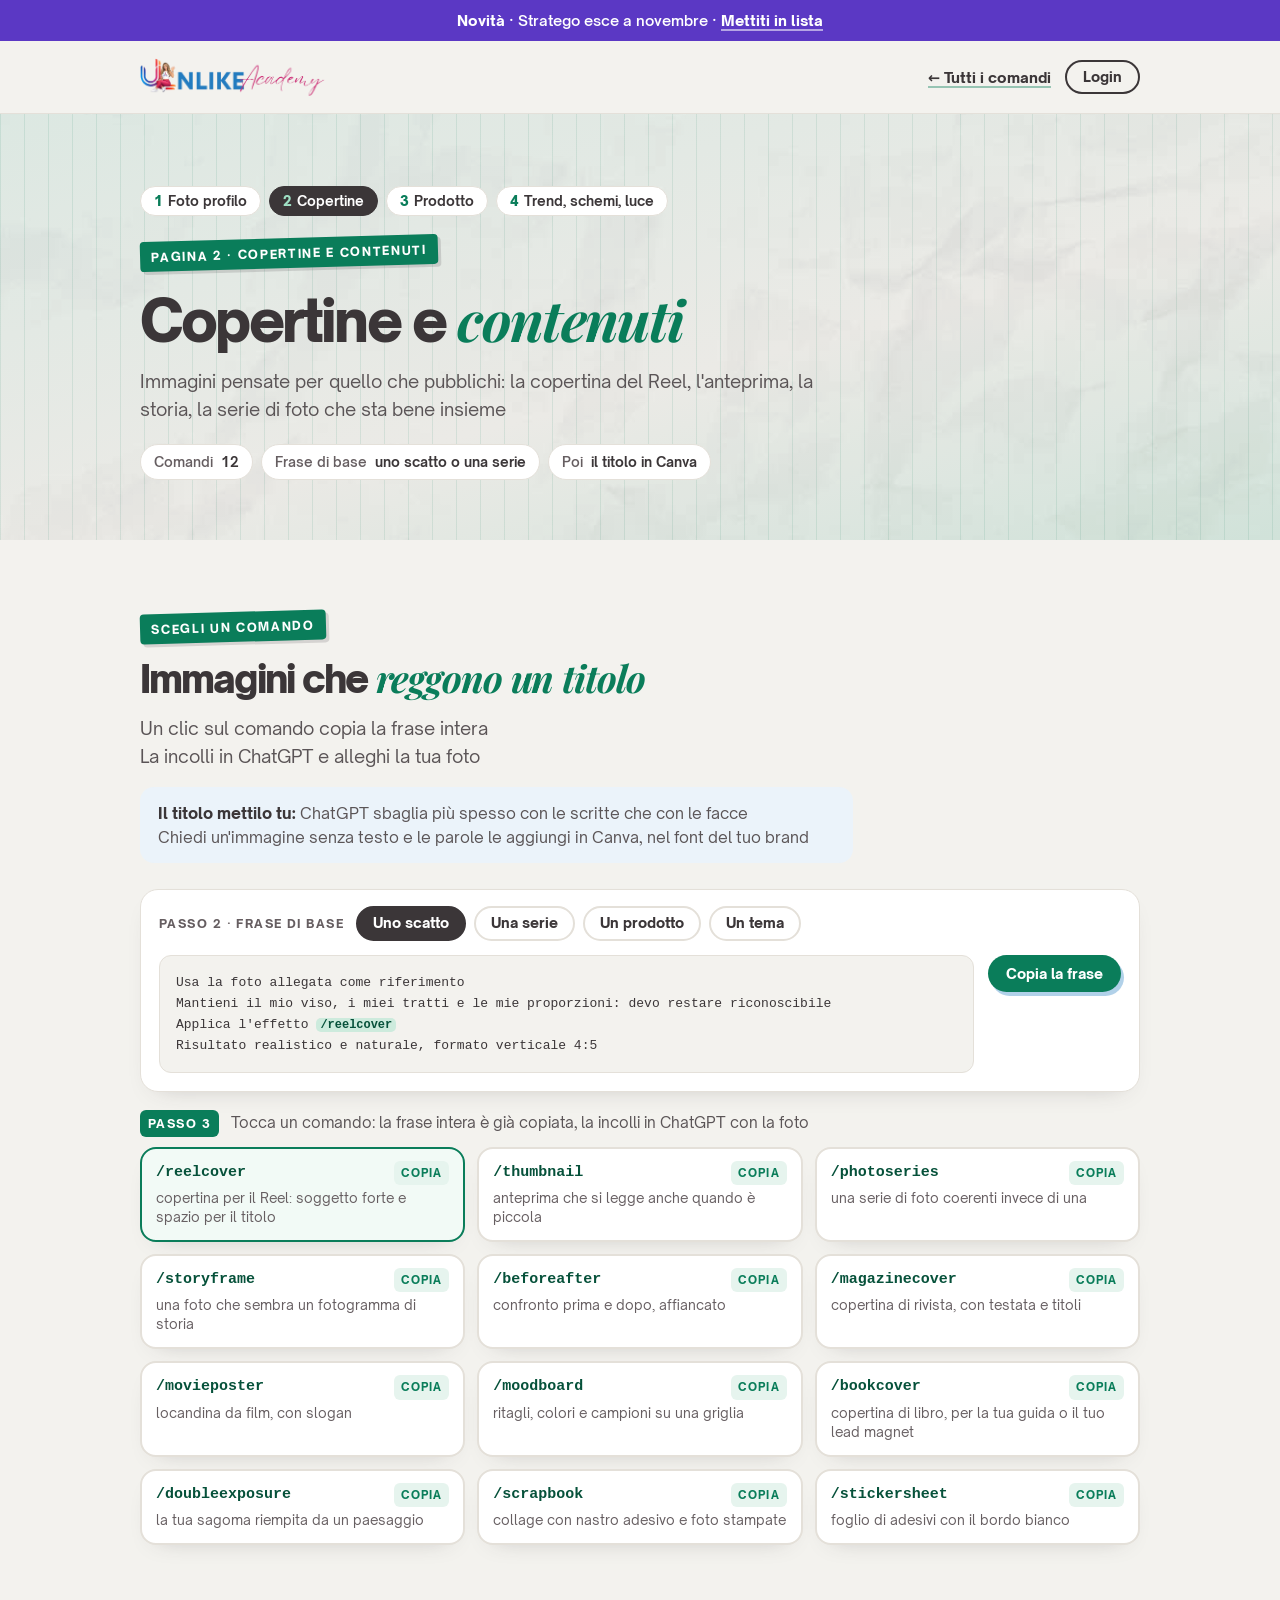
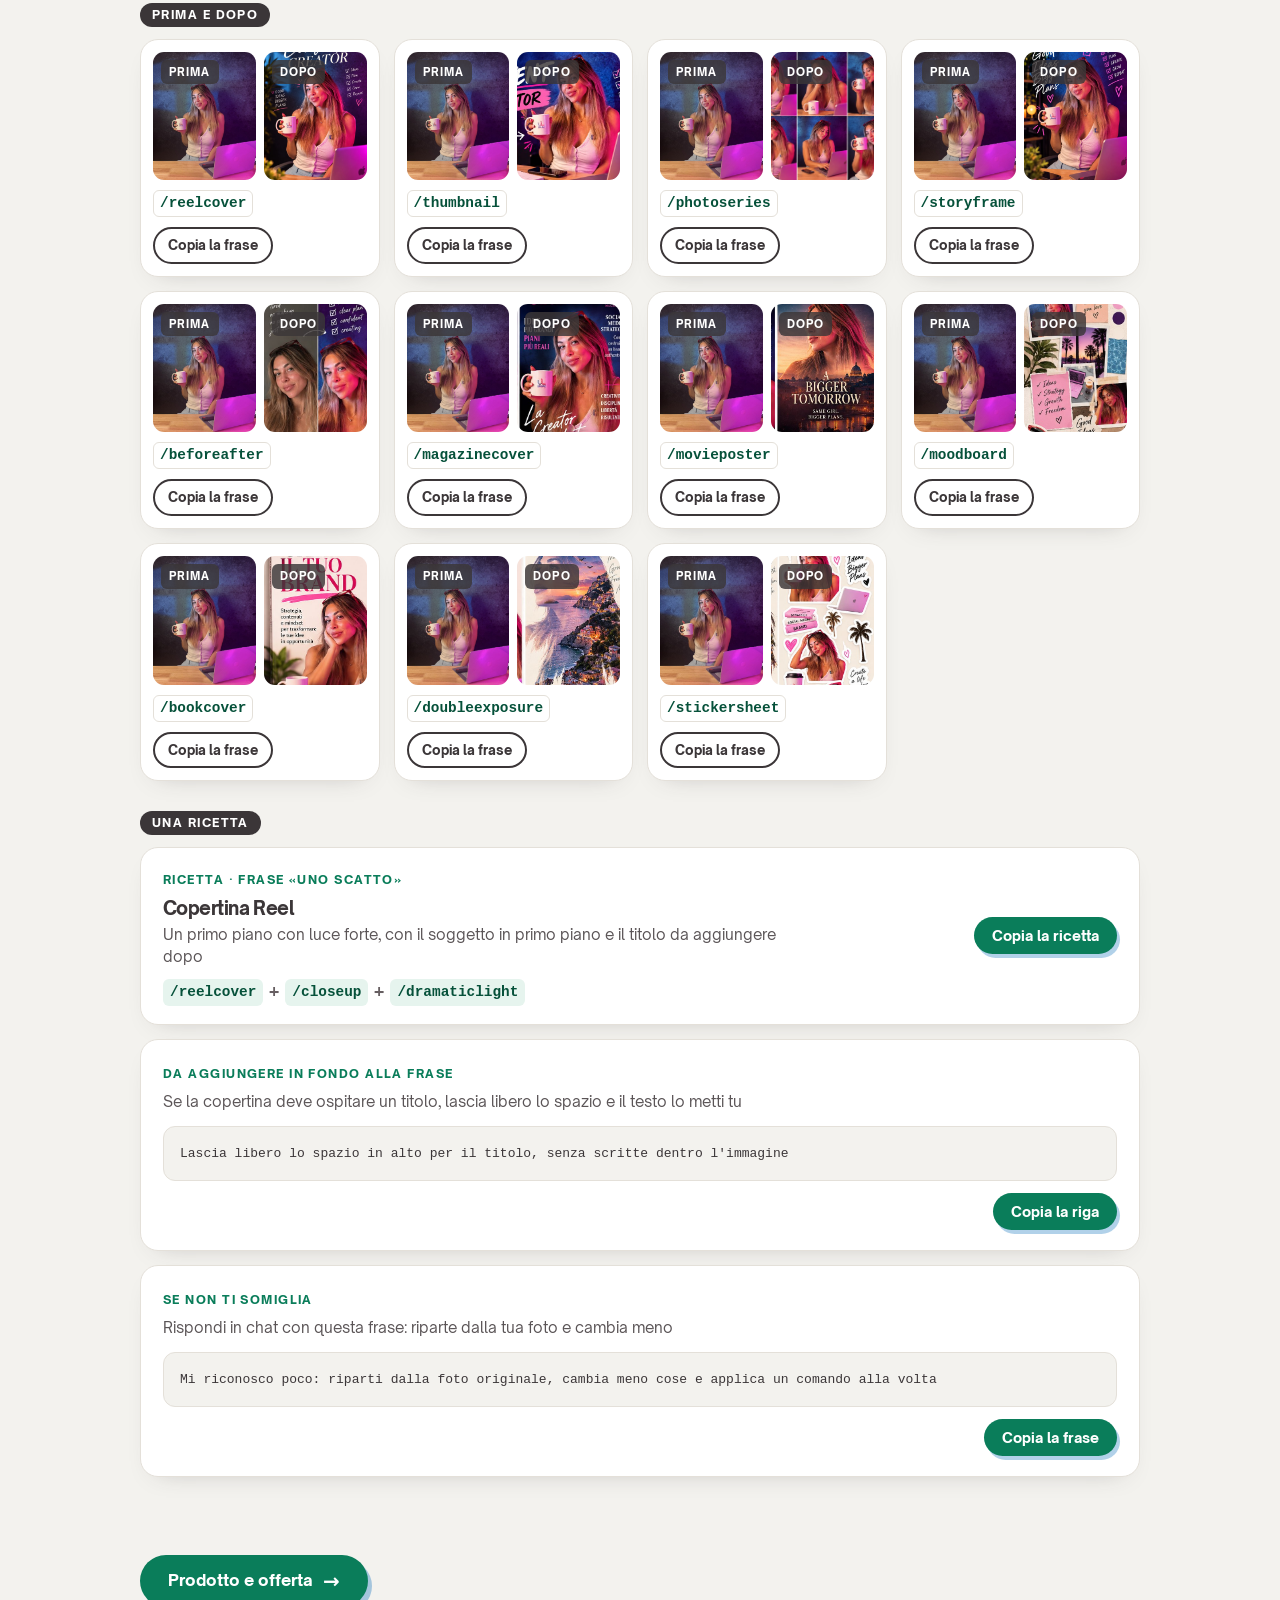
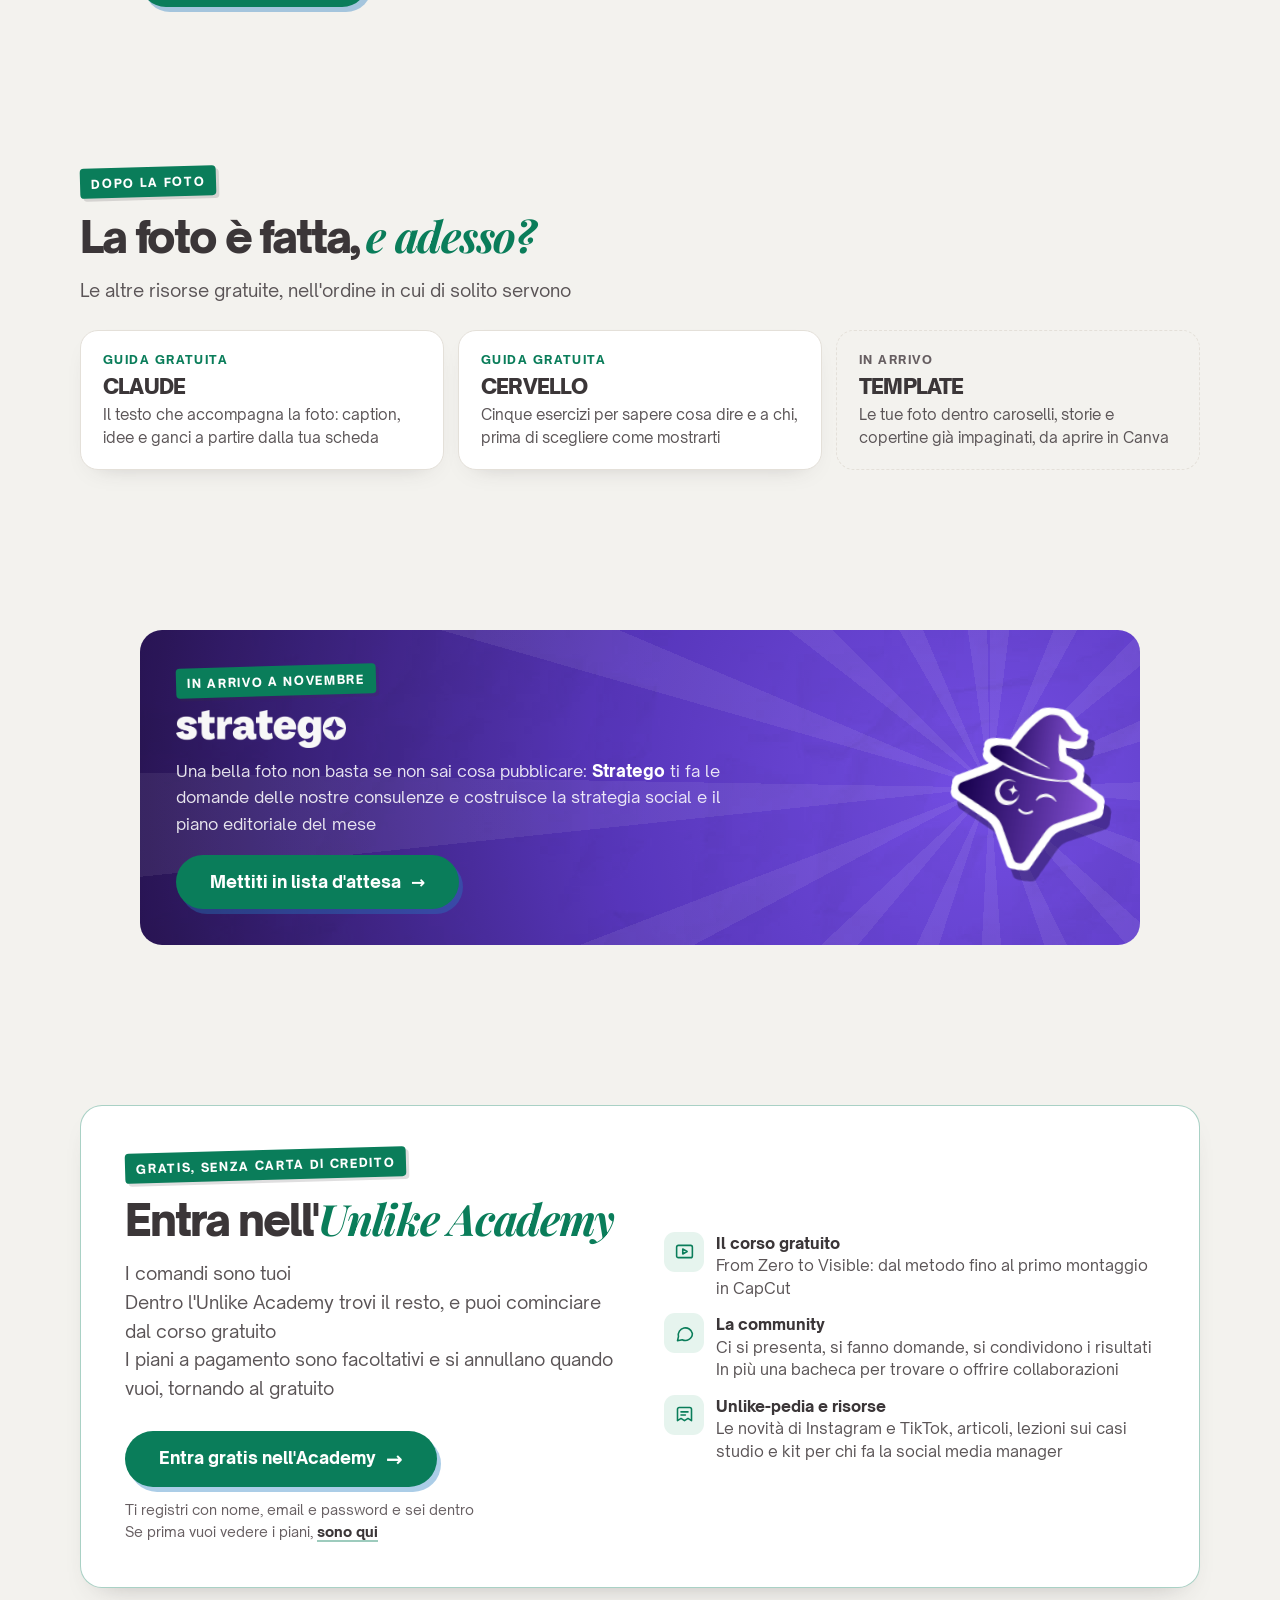
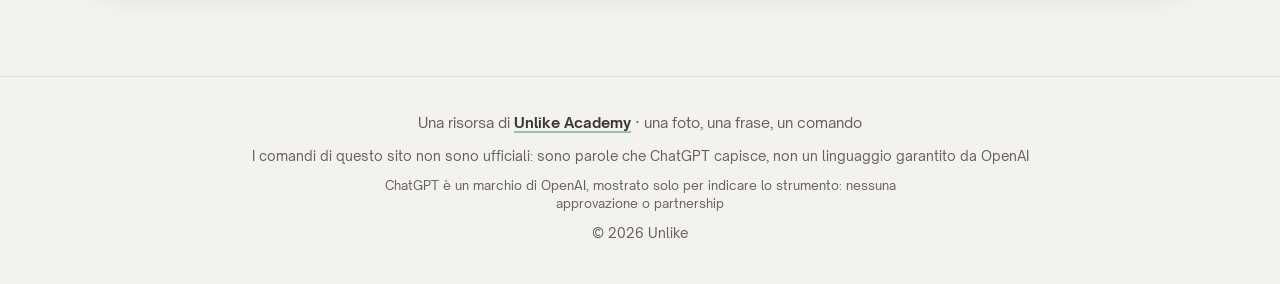
==== copertine.html @ c6634a8d "Sito GPT: una foto, una frase, un comando (72 comandi per ChatGPT, prove vere) Co-Authored-By: Claud" ====
<!doctype html>
<html lang="it">
<head>
<meta charset="utf-8">
<meta name="viewport" content="width=device-width, initial-scale=1">
<title>Copertine e contenuti · Unlike Academy</title>
<meta name="description" content="12 comandi per ChatGPT per copertine di Reel, anteprime, storie e serie di foto coerenti. Ogni clic copia la frase intera">
<link rel="canonical" href="https://gpt.unlikeacademy.it/copertine.html">
<meta property="og:title" content="Copertine e contenuti con ChatGPT">
<meta property="og:description" content="Comandi per ChatGPT: copertine, anteprime, storie e serie di foto">
<meta property="og:type" content="website">
<meta property="og:url" content="https://gpt.unlikeacademy.it/copertine.html">
<meta property="og:image" content="https://gpt.unlikeacademy.it/assets/img/og-gpt.jpg">
<meta property="og:locale" content="it_IT">
<meta name="twitter:card" content="summary_large_image">
<link rel="icon" href="assets/logo/favicon.png">
<link rel="apple-touch-icon" href="assets/logo/apple-touch-icon.png">
<link rel="preload" href="assets/fonts/open-sauce-sans-900.woff2" as="font" type="font/woff2" crossorigin>
<link rel="stylesheet" href="assets/stile.css?v=1">
<link rel="stylesheet" href="assets/gpt.css?v=1">
<script>window.BASI={"uno": "Usa la foto allegata come riferimento\nMantieni il mio viso, i miei tratti e le mie proporzioni: devo restare riconoscibile\nApplica l'effetto [COMANDO]\nRisultato realistico e naturale, formato verticale 4:5", "serie": "Usa la foto allegata come riferimento\nMantieni il mio aspetto e uno stile visivo coerente\n[COMANDO] Crea 5 immagini con la stessa persona, cambiando angolazione, posa e inquadratura", "prodotto": "Usa la foto allegata come riferimento del prodotto\nNon cambiare forma, colori, etichette né scritte\nApplica l'effetto [COMANDO]", "tema": "Crea un'immagine verticale 4:5 sul tema: [IL TUO TEMA]\nApplica l'effetto [COMANDO]\nTesti brevi, in italiano, ben leggibili"}</script>
</head>
<body>
<a class="strip" href="#stratego"><b>Novità</b> · Stratego esce a novembre · <u>Mettiti in lista</u></a>

<header class="wrap stretta hd">
  <a href="index.html"><img src="assets/logo/logo.webp" alt="Unlike Academy" width="768" height="158"></a>
  <div class="dx"><a class="acc" href="index.html"><b>&larr; Tutti i comandi</b></a><a class="login" href="https://club.unlikeacademy.it/sign_in" target="_blank" rel="noopener">Login</a></div>
</header>

<main>
<section class="hero int">
  <div class="wrap stretta">
    <nav class="nav5" aria-label="Le quattro pagine"><a href="foto-profilo.html"><b>1</b>Foto profilo</a><a href="copertine.html" class="on" aria-current="page"><b>2</b>Copertine</a><a href="prodotto.html"><b>3</b>Prodotto</a><a href="trend-schemi-luce.html"><b>4</b>Trend, schemi, luce</a></nav>
    <span class="kicker">Pagina 2 · copertine e contenuti</span>
    <h1>Copertine e <em>contenuti</em></h1>
    <p class="lead">Immagini pensate per quello che pubblichi: la copertina del Reel, l'anteprima, la storia, la serie di foto che sta bene insieme</p>
    <div class="meta"><span><i>Comandi</i> 12</span><span><i>Frase di base</i> uno scatto o una serie</span><span><i>Poi</i> il titolo in Canva</span></div>
    
  </div>
</section>
<section class="int-sec" id="copertine">
  <div class="wrap stretta">
    <span class="eyebrow rosa">Scegli un comando</span>
    <h2>Immagini che <em>reggono un titolo</em></h2>
    <p class="lead">Un clic sul comando copia la frase intera<br>La incolli in ChatGPT e alleghi la tua foto</p>
    <div class="note azz"><b>Il titolo mettilo tu:</b> ChatGPT sbaglia più spesso con le scritte che con le facce<br>Chiedi un'immagine senza testo e le parole le aggiungi in Canva, nel font del tuo brand</div>
    <div class="cmdbox" id="box-copertine" data-base="uno" data-partenza="tu">
  <div class="cmdbar">
    <div class="bases" role="group" aria-label="Frase di base"><span class="lbl">Passo 2 · frase di base</span><button type="button" data-base="uno" aria-pressed="true">Uno scatto</button><button type="button" data-base="serie" aria-pressed="false">Una serie</button><button type="button" data-base="prodotto" aria-pressed="false">Un prodotto</button><button type="button" data-base="tema" aria-pressed="false">Un tema</button></div>
    <div class="prev">
      <pre class="pv" tabindex="0" aria-label="Anteprima della frase che copi">Usa la foto allegata come riferimento
Mantieni il mio viso, i miei tratti e le mie proporzioni: devo restare riconoscibile
Applica l'effetto <span class="cm">/reelcover</span>
Risultato realistico e naturale, formato verticale 4:5</pre>
      <button type="button" class="copy cp-prev">Copia la frase</button>
    </div>
    <p class="agg" hidden></p>
  </div>
  <p class="stepl"><b>Passo 3</b> Tocca un comando: la frase intera è già copiata, la incolli in ChatGPT con la foto</p>
  <div class="cmds"><button type="button" class="chip on" data-c="/reelcover" data-id="reelcover" aria-label="Copia la frase con /reelcover"><span class="t"><code class="c">/reelcover</code><span class="cp">Copia</span></span><span class="d">copertina per il Reel: soggetto forte e spazio per il titolo</span></button><button type="button" class="chip" data-c="/thumbnail" data-id="thumbnail" aria-label="Copia la frase con /thumbnail"><span class="t"><code class="c">/thumbnail</code><span class="cp">Copia</span></span><span class="d">anteprima che si legge anche quando è piccola</span></button><button type="button" class="chip" data-c="/photoseries" data-id="photoseries" aria-label="Copia la frase con /photoseries"><span class="t"><code class="c">/photoseries</code><span class="cp">Copia</span></span><span class="d">una serie di foto coerenti invece di una</span></button><button type="button" class="chip" data-c="/storyframe" data-id="storyframe" aria-label="Copia la frase con /storyframe"><span class="t"><code class="c">/storyframe</code><span class="cp">Copia</span></span><span class="d">una foto che sembra un fotogramma di storia</span></button><button type="button" class="chip" data-c="/beforeafter" data-id="beforeafter" aria-label="Copia la frase con /beforeafter"><span class="t"><code class="c">/beforeafter</code><span class="cp">Copia</span></span><span class="d">confronto prima e dopo, affiancato</span></button><button type="button" class="chip" data-c="/magazinecover" data-id="magazinecover" aria-label="Copia la frase con /magazinecover"><span class="t"><code class="c">/magazinecover</code><span class="cp">Copia</span></span><span class="d">copertina di rivista, con testata e titoli</span></button><button type="button" class="chip" data-c="/movieposter" data-id="movieposter" aria-label="Copia la frase con /movieposter"><span class="t"><code class="c">/movieposter</code><span class="cp">Copia</span></span><span class="d">locandina da film, con slogan</span></button><button type="button" class="chip" data-c="/moodboard" data-id="moodboard" aria-label="Copia la frase con /moodboard"><span class="t"><code class="c">/moodboard</code><span class="cp">Copia</span></span><span class="d">ritagli, colori e campioni su una griglia</span></button><button type="button" class="chip" data-c="/bookcover" data-id="bookcover" aria-label="Copia la frase con /bookcover"><span class="t"><code class="c">/bookcover</code><span class="cp">Copia</span></span><span class="d">copertina di libro, per la tua guida o il tuo lead magnet</span></button><button type="button" class="chip" data-c="/doubleexposure" data-id="doubleexposure" aria-label="Copia la frase con /doubleexposure"><span class="t"><code class="c">/doubleexposure</code><span class="cp">Copia</span></span><span class="d">la tua sagoma riempita da un paesaggio</span></button><button type="button" class="chip" data-c="/scrapbook" data-id="scrapbook" aria-label="Copia la frase con /scrapbook"><span class="t"><code class="c">/scrapbook</code><span class="cp">Copia</span></span><span class="d">collage con nastro adesivo e foto stampate</span></button><button type="button" class="chip" data-c="/stickersheet" data-id="stickersheet" aria-label="Copia la frase con /stickersheet"><span class="t"><code class="c">/stickersheet</code><span class="cp">Copia</span></span><span class="d">foglio di adesivi con il bordo bianco</span></button></div>
  <div class="pdbox" hidden><h3 class="titoletto">Prima e dopo</h3><div class="pdg"></div></div>
</div>
    <h3 class="titoletto">Una ricetta</h3><div class="ricetta" data-id="ricettareel" data-partenza="tu" data-base="uno" data-c="/reelcover /closeup /dramaticlight">
  <div class="rt"><span class="no">Ricetta · frase «Uno scatto»</span><h3>Copertina Reel</h3><p>Un primo piano con luce forte, con il soggetto in primo piano e il titolo da aggiungere dopo</p><div class="cc"><code>/reelcover</code><span class="piu">+</span><code>/closeup</code><span class="piu">+</span><code>/dramaticlight</code></div></div>
  <button type="button" class="copy cp-ric">Copia la ricetta</button>
</div>
    <div class="base largo">
  <span class="no">Da aggiungere in fondo alla frase</span>
  <p class="q">Se la copertina deve ospitare un titolo, lascia libero lo spazio e il testo lo metti tu</p>
  <pre id="b-spazio">Lascia libero lo spazio in alto per il titolo, senza scritte dentro l'immagine</pre>
  <div class="pact"><button type="button" class="copy" data-target="b-spazio">Copia la riga</button></div>
</div>
<div class="base largo">
  <span class="no">Se non ti somiglia</span>
  <p class="q">Rispondi in chat con questa frase: riparte dalla tua foto e cambia meno</p>
  <pre id="b-nonsomiglia">Mi riconosco poco: riparti dalla foto originale, cambia meno cose e applica un comando alla volta</pre>
  <div class="pact"><button type="button" class="copy" data-target="b-nonsomiglia">Copia la frase</button></div>
</div>
  </div>
</section>
<section class="int-sec pros"><div class="wrap stretta"><div class="prossima"><a class="btn" href="prodotto.html">Prodotto e offerta <span class="ar">&rarr;</span></a></div></div></section>
<section class="sec dopo-sec" id="dopo">
  <div class="wrap">
    <span class="eyebrow rosa">Dopo la foto</span>
    <h2 class="sh">La foto è fatta, <em>e adesso?</em></h2>
    <p class="lead">Le altre risorse gratuite, nell'ordine in cui di solito servono</p>
    <ul class="dopo">
      <li><a href="https://aigratis.unlikeacademy.it/?utm_source=gpt&amp;utm_medium=copertine-claude&amp;utm_campaign=gpt" target="_blank" rel="noopener"><small>Guida gratuita</small><b>CLAUDE</b><span>Il testo che accompagna la foto: caption, idee e ganci a partire dalla tua scheda</span></a></li>
      <li><a href="https://cervello.unlikeacademy.it/?utm_source=gpt&amp;utm_medium=copertine-cervello&amp;utm_campaign=gpt" target="_blank" rel="noopener"><small>Guida gratuita</small><b>CERVELLO</b><span>Cinque esercizi per sapere cosa dire e a chi, prima di scegliere come mostrarti</span></a></li>
      <li class="off"><div><small>In arrivo</small><b>TEMPLATE</b><span>Le tue foto dentro caroselli, storie e copertine già impaginati, da aprire in Canva</span></div></li>
    </ul>
  </div>
</section>
<section id="stratego" class="int-sec"><div class="wrap stretta">
  <div class="stbanner">
    <div>
      <span class="eyebrow">In arrivo a novembre</span>
      <img class="wm" src="assets/stratego/stratego-wordmark-bianco.png" alt="Stratego" width="800" height="179">
      <p>Una bella foto non basta se non sai cosa pubblicare: <b>Stratego</b> ti fa le domande delle nostre consulenze e costruisce la strategia social e il piano editoriale del mese</p>
      <a class="btn" href="https://stratego.social/?utm_source=gpt&amp;utm_medium=copertine&amp;utm_campaign=gpt" target="_blank" rel="noopener">Mettiti in lista d'attesa <span>&rarr;</span></a>
    </div>
    <img class="mago" src="assets/stratego/mascotte.png" alt="" width="390" height="420" loading="lazy">
  </div>
</div></section>
<section class="sec team academy">
  <div class="wrap">
    <div class="box">
      <div>
        <span class="eyebrow rosa">Gratis, senza carta di credito</span>
        <h2 class="sh">Entra nell'<em>Unlike Academy</em></h2>
        <p class="lead">I comandi sono tuoi<br>Dentro l'Unlike Academy trovi il resto, e puoi cominciare dal corso gratuito<br>I piani a pagamento sono facoltativi e si annullano quando vuoi, tornando al gratuito</p>
        <div class="btns"><a class="btn" href="https://entra.unlikeacademy.it/?utm_source=gpt&amp;utm_medium=copertine-academy&amp;utm_campaign=gpt" target="_blank" rel="noopener">Entra gratis nell'Academy <span class="ar">&rarr;</span></a></div>
        <p class="micro">Ti registri con nome, email e password e sei dentro<br>Se prima vuoi vedere i piani, <a href="https://academy.unlikeacademy.it/?utm_source=gpt&amp;utm_medium=copertine-academy&amp;utm_campaign=gpt" target="_blank" rel="noopener">sono qui</a></p>
      </div>
      <ul>
        <li><span class="ic"><svg viewBox="0 0 24 24"><rect x="3" y="5" width="18" height="14" rx="2"/><path d="M10 9.2l5 2.8-5 2.8z"/></svg></span><span><b>Il corso gratuito</b>From Zero to Visible: dal metodo fino al primo montaggio in CapCut</span></li>
        <li><span class="ic"><svg viewBox="0 0 24 24"><path d="M21 12a8 8 0 0 1-11.6 7.1L4 20.2l1.1-4.7A8 8 0 1 1 21 12z"/></svg></span><span><b>La community</b>Ci si presenta, si fanno domande, si condividono i risultati<br>In più una bacheca per trovare o offrire collaborazioni</span></li>
        <li><span class="ic"><svg viewBox="0 0 24 24"><path d="M4 19V6a2 2 0 0 1 2-2h12a2 2 0 0 1 2 2v13l-4-2.5L12 19l-4-2.5z"/><path d="M8 9h8M8 12.5h5"/></svg></span><span><b>Unlike-pedia e risorse</b>Le novità di Instagram e TikTok, articoli, lezioni sui casi studio e kit per chi fa la social media manager</span></li>
      </ul>
    </div>
  </div>
</section>
</main>

<footer><div class="wrap">
  <p>Una risorsa di <a href="https://entra.unlikeacademy.it/?utm_source=gpt&amp;utm_medium=footer&amp;utm_campaign=gpt">Unlike Academy</a> · una foto, una frase, un comando</p>
  <p>I comandi di questo sito non sono ufficiali: sono parole che ChatGPT capisce, non un linguaggio garantito da OpenAI</p>
  <p class="marchi">ChatGPT è un marchio di OpenAI, mostrato solo per indicare lo strumento: nessuna approvazione o partnership</p><p>© 2026 Unlike</p>
</div></footer>

<script src="assets/pagina.js?v=1"></script>
</body>
</html>
---- assets/stile.css ----
/* gpt.unlikeacademy.it · sistema visivo Unlike (ottobre 2026), stessa base di cervello e montaggio */
@font-face{font-family:'Open Sauce Sans';src:url(fonts/open-sauce-sans-400.woff2) format('woff2');font-weight:400;font-display:swap}
@font-face{font-family:'Open Sauce Sans';src:url(fonts/open-sauce-sans-600.woff2) format('woff2');font-weight:600;font-display:swap}
@font-face{font-family:'Open Sauce Sans';src:url(fonts/open-sauce-sans-700.woff2) format('woff2');font-weight:700;font-display:swap}
@font-face{font-family:'Open Sauce Sans';src:url(fonts/open-sauce-sans-800.woff2) format('woff2');font-weight:800;font-display:swap}
@font-face{font-family:'Open Sauce Sans';src:url(fonts/open-sauce-sans-900.woff2) format('woff2');font-weight:900;font-display:swap}
@font-face{font-family:'Playfair Display';src:url(fonts/playfair-display-italic-base.woff2) format('woff2');font-weight:400 900;font-style:italic;font-display:swap}
@font-face{font-family:'Gochi Hand';src:url(fonts/gochi-hand-400.woff2) format('woff2');font-weight:400;font-display:swap}

:root{
  --fucsia:#CD2471;--blu:#227CC0;--viola:#5B38C4;--viola-scuro:#2A1557;
  --ink:#3B3638;--body:#5A5456;--gray:#665E61;--line:#E4E0D9;--carta:#F3F2EE;--rosa-bg:#FCEDF4;--azzurro:#EBF3FA;
  --serif:'Playfair Display',Georgia,serif;--mano:'Gochi Hand',cursive;
  --mono:ui-monospace,SFMono-Regular,Menlo,Consolas,monospace;
  --ombra:0 18px 38px -20px rgba(59,54,56,.42);
  --ombra-card:0 10px 24px -18px rgba(59,54,56,.35)
}
*{margin:0;padding:0;box-sizing:border-box}
html{-webkit-text-size-adjust:100%;scroll-behavior:smooth}
body{font-family:'Open Sauce Sans',system-ui,sans-serif;color:var(--body);background:var(--carta);line-height:1.6;-webkit-font-smoothing:antialiased;overflow-x:hidden}
img{max-width:100%;height:auto;display:block}
a{color:inherit}
b,strong{color:var(--ink);font-weight:800}
.wrap{width:min(1120px,92vw);margin-inline:auto}
.wrap.stretta{width:min(1000px,92vw)}
h1,h2,h3{color:var(--ink);letter-spacing:-.045em;line-height:1.04}
h1,h2{isolation:isolate}
h1 em,h2 em{font-family:var(--serif);font-style:italic;font-weight:700;letter-spacing:-.03em;color:var(--fucsia)}
mark{position:relative;background:none;color:#fff;padding:0 .1em;white-space:nowrap}
mark::before{content:'';position:absolute;inset:.06em 0 -.02em;background:var(--fucsia);border-radius:.05em;z-index:-1}
mark.blu::before{background:var(--blu)}
.k{color:var(--fucsia);font-weight:800}
.s{color:var(--ink);font-weight:800;background:linear-gradient(transparent 82%,rgba(34,124,192,.45) 82%,rgba(34,124,192,.45) 94%,transparent 94%)}
.nw{white-space:nowrap}
code{font-family:var(--mono);font-size:.9em;background:#fff;border:1.5px solid var(--line);border-radius:6px;padding:1px 6px;color:var(--ink);word-break:break-word}

/* etichette e bottoni */
.eyebrow,.kicker{display:inline-block;font-weight:800;font-size:12px;line-height:1.25;letter-spacing:.14em;text-transform:uppercase;color:#fff;background:var(--blu);padding:8px 11px 7px;border-radius:4px;rotate:-1.6deg;box-shadow:3px 3px 0 rgba(59,54,56,.16)}
.eyebrow.rosa,.kicker{background:var(--fucsia)}
.btn{display:inline-flex;align-items:center;justify-content:center;gap:10px;font-family:inherit;font-weight:800;font-size:17px;line-height:1.1;text-decoration:none;border:0;border-radius:100px;padding:18px 34px;cursor:pointer;transition:transform .2s,box-shadow .2s;text-align:center;background:var(--fucsia);color:#fff;box-shadow:4px 5px 0 rgba(34,124,192,.38)}
.btn:hover{transform:translate(-1px,-2px);box-shadow:5px 7px 0 rgba(34,124,192,.38)}
.btn:focus-visible,a:focus-visible,summary:focus-visible,button:focus-visible,input:focus-visible{outline:3px solid var(--blu);outline-offset:3px}
.btn-linea{background:transparent;color:var(--ink);box-shadow:inset 0 0 0 2px var(--ink)}
.btn-linea:hover{box-shadow:inset 0 0 0 2px var(--ink)}
.btn .ar{font-size:20px;line-height:1;transition:transform .2s}
.btn:hover .ar{transform:translateX(3px)}
.btns{display:flex;flex-wrap:wrap;gap:12px;margin-top:28px}

/* striscia Stratego e testata */
.strip{display:block;background:var(--viola);color:#fff;text-decoration:none;font-size:14.5px;font-weight:600;text-align:center;padding:9px 16px}
.strip b{color:#fff;font-weight:800}
.strip u{text-decoration:none;border-bottom:2px solid rgba(255,255,255,.55);font-weight:800;white-space:nowrap}
.strip:hover u{border-bottom-color:#fff}
.hd{display:flex;align-items:center;justify-content:space-between;gap:16px;height:72px}
.hd img{height:38px;width:auto}
.hd .acc{font-size:14.5px;color:var(--gray);text-decoration:none;white-space:nowrap}
.hd .acc b{color:var(--ink);font-weight:800;border-bottom:2px solid rgba(205,36,113,.4);margin-left:2px}
.hd .acc:hover b{border-bottom-color:var(--fucsia)}

/* apertura */
.hero{background:url(texture/grana-leggera.jpg) center/cover,linear-gradient(rgba(34,124,192,.11) 1px,transparent 1px) 0 0/44px 44px,linear-gradient(90deg,rgba(34,124,192,.11) 1px,transparent 1px) 0 0/44px 44px,linear-gradient(165deg,#EBF3FA 0%,#F4F8FC 55%,#FCEDF4 100%);background-blend-mode:multiply,normal,normal,normal;border-top:1px solid var(--line)}
.hero .wrap.due{display:grid;grid-template-columns:1.02fr .98fr;gap:clamp(32px,5vw,64px);align-items:center;padding-block:clamp(40px,6vw,76px)}
.hero h1{font-weight:900;font-size:clamp(2.2rem,5.1vw,3.8rem);line-height:1.04;letter-spacing:-.05em;margin-top:22px}
.hero .sub{font-size:clamp(1.02rem,1.5vw,1.14rem);margin-top:18px;max-width:31em}
.hero.int{padding:clamp(40px,6vw,72px) 0 clamp(40px,5vw,60px)}
.hero.int h1{font-size:clamp(2.1rem,5vw,3.5rem);max-width:16em}
.lead{font-size:clamp(1.02rem,1.5vw,1.12rem);margin-top:16px;max-width:40em}
.lead+.lead{margin-top:12px}
.meta{display:flex;flex-wrap:wrap;gap:8px;margin-top:20px}
.meta span{font-size:13.5px;font-weight:700;color:var(--ink);background:#fff;border:1.5px solid var(--line);border-radius:100px;padding:6px 13px}
.meta span i{font-style:normal;color:var(--gray);font-weight:600;margin-right:4px}

.visual{position:relative;padding:96px 16px 34px 0}
.frame{border-radius:14px;overflow:hidden;background:#fff;box-shadow:var(--ombra),0 0 0 1.5px rgba(59,54,56,.1);rotate:1.2deg}
.bar{display:flex;gap:6px;align-items:center;padding:10px 14px;background:#E9E7E1;border-bottom:1px solid rgba(59,54,56,.08)}
.bar i{width:9px;height:9px;border-radius:50%;background:rgba(59,54,56,.22);display:block}
.bar span{margin-left:8px;font-size:11.5px;font-weight:700;color:var(--gray);letter-spacing:.02em}
.chat{padding:18px 18px 56px;display:grid;gap:10px}
.chat .lbl{justify-self:start;font-size:11px;font-weight:800;letter-spacing:.12em;text-transform:uppercase;color:var(--gray)}
.chat .lbl.si{color:var(--blu);margin-top:6px}
.msg{max-width:88%;font-size:14.5px;line-height:1.45;padding:10px 14px;border-radius:14px}
.msg.tu{justify-self:end;background:#F0EEE9;color:var(--ink);border-bottom-right-radius:4px}
.msg.ai{justify-self:start;background:#fff;border:1.5px solid var(--line);color:var(--body);border-bottom-left-radius:4px}
.msg.no{color:#9A9395;text-decoration:line-through;text-decoration-color:var(--fucsia);text-decoration-thickness:2px}
.msg.ok{border-color:rgba(34,124,192,.35)}
.polaroid{position:absolute;right:-6px;top:-6px;width:112px;background:#fff;padding:7px 7px 28px;border-radius:5px;rotate:6deg;box-shadow:var(--ombra);z-index:2}
.polaroid img{aspect-ratio:1/1;object-fit:cover;object-position:50% 12%;border-radius:3px}
.polaroid span{position:absolute;left:0;right:0;bottom:4px;text-align:center;font-family:var(--mano);font-size:1.1rem;color:var(--ink);line-height:1}
.polaroid::before{content:'';position:absolute;top:-17px;left:50%;width:34px;height:34px;margin-left:-17px;background:url(deco/puntina.png) center/contain no-repeat}
.sticker{position:absolute;left:-12px;bottom:0;z-index:2;background:var(--fucsia);color:#fff;border-radius:12px;padding:12px 18px 11px;rotate:-4deg;box-shadow:4px 5px 0 rgba(34,124,192,.38);line-height:1.15}
.sticker b{display:block;color:#fff;font-weight:900;font-size:1.4rem;letter-spacing:-.04em}
.sticker small{display:block;font-weight:600;font-size:.8rem;opacity:.95;margin-top:2px}

/* sezioni */
.sec{padding:clamp(52px,7vw,88px) 0}
.sec.zero-top{padding-top:0}
.sh{font-weight:900;font-size:clamp(1.75rem,3.8vw,2.7rem);letter-spacing:-.05em;line-height:1.04;margin-top:16px}
.sh:first-child{margin-top:0}
.sec h2.sm{font-size:clamp(1.55rem,3.2vw,2.2rem)}
.split{display:grid;grid-template-columns:.85fr 1.15fr;gap:clamp(28px,5vw,64px);align-items:start}
.split .sticky{position:sticky;top:24px}
.mano{font-family:var(--mano);font-weight:400;color:var(--fucsia);font-size:clamp(1.35rem,2.6vw,1.75rem);line-height:1.15;letter-spacing:0;rotate:-2deg;display:inline-block}
.mano.blu{color:var(--blu)}

/* la cosa scomoda */
.punto{background:#fff;border:1.5px solid var(--line);border-radius:18px;padding:clamp(22px,3vw,30px);box-shadow:var(--ombra-card)}
.punto p{font-size:1.05rem}
.punto p+p{margin-top:12px}
.punto .firma{display:flex;gap:14px;align-items:center;margin-top:20px;padding-top:18px;border-top:1.5px dashed var(--line)}
.punto .firma img{width:54px;height:54px;border-radius:50%;object-fit:cover;object-position:50% 12%;flex:none}
.punto .firma span{font-size:14.5px;line-height:1.4}
.punto .firma span b{display:block}
.sotto{margin-top:22px;text-align:center}

/* le tre strade */
.fascia{background:url(texture/grana-leggera.jpg) center/cover,linear-gradient(172deg,#FCEDF4 0%,#F5EEF6 50%,#EBF3FA 100%);background-blend-mode:multiply,normal;border-block:1px solid var(--line)}
.strade{list-style:none;display:grid;grid-template-columns:repeat(3,1fr);gap:16px;margin-top:32px}
.strada{background:#fff;border:1.5px solid var(--line);border-radius:18px;padding:22px 22px 20px;box-shadow:var(--ombra-card);display:flex;flex-direction:column}
.strada .top{display:flex;align-items:center;gap:12px}
.strada .n{flex:none;width:42px;height:42px;border-radius:50%;background:var(--blu);color:#fff;font-weight:900;font-size:1.2rem;display:flex;align-items:center;justify-content:center;box-shadow:3px 4px 0 rgba(205,36,113,.28)}
.strada:nth-child(2) .n{background:var(--fucsia);box-shadow:3px 4px 0 rgba(34,124,192,.3)}
.strada:nth-child(3) .n{background:var(--ink)}
.strada .chi{font-size:12px;font-weight:800;letter-spacing:.12em;text-transform:uppercase;color:var(--gray);line-height:1.3}
.strada .tag{align-self:flex-start;margin-top:14px;font-size:12px;font-weight:800;letter-spacing:.06em;color:#fff;background:var(--fucsia);border-radius:100px;padding:5px 11px 4px;line-height:1.3}
.strada .tag.blu{background:var(--blu)}
.strada .tag.scuro{background:var(--ink)}
.strada h3{font-weight:900;font-size:1.32rem;letter-spacing:-.04em;margin-top:12px;line-height:1.12}
.strada>p{font-size:15.5px;margin-top:8px;line-height:1.5}
.strada dl{margin-top:14px;padding-top:12px;border-top:1.5px dashed var(--line);display:grid;gap:8px}
.strada dt{font-size:11.5px;font-weight:800;letter-spacing:.12em;text-transform:uppercase;color:var(--blu)}
.strada dt.no{color:var(--fucsia)}
.strada dd{font-size:14.5px;line-height:1.45;margin-top:-4px}
.strada a.go{margin-top:auto;padding-top:16px;font-size:15px;font-weight:800;color:var(--fucsia);text-decoration:none}
.strada a.go:hover{text-decoration:underline;text-underline-offset:3px}
.regola{margin-top:22px;background:#fff;border:2px dashed rgba(59,54,56,.22);border-radius:18px;padding:clamp(20px,3vw,28px);display:grid;grid-template-columns:auto 1fr;gap:clamp(18px,3vw,36px);align-items:start}
.regola h3{font-weight:900;font-size:1.25rem;letter-spacing:-.04em;max-width:9em}
.regola ul{list-style:none;display:grid;gap:10px}
.regola li{font-size:15.5px;line-height:1.45;padding-left:22px;position:relative}
.regola li::before{content:'';position:absolute;left:0;top:7px;width:10px;height:10px;border-radius:3px;background:var(--fucsia);rotate:45deg}
.regola li b{color:var(--ink)}
.regola .piede{grid-column:1/-1;font-size:15px;padding-top:12px;border-top:1.5px dashed var(--line)}
.regola .piede a{color:var(--ink);font-weight:800;text-decoration:none;border-bottom:2px solid rgba(205,36,113,.4)}

/* la scheda del video */
.scheda{display:grid;grid-template-columns:1fr 1fr;gap:clamp(24px,4vw,48px);align-items:start;margin-top:32px}
.righe{list-style:none;display:grid;gap:12px}
.righe li{background:#fff;border:1.5px solid var(--line);border-radius:16px;padding:16px 18px;box-shadow:var(--ombra-card);display:grid;grid-template-columns:40px 1fr;gap:14px;align-items:start}
.righe .n{width:40px;height:40px;border-radius:12px;background:var(--azzurro);color:var(--blu);font-weight:900;font-size:1.1rem;display:flex;align-items:center;justify-content:center}
.righe h3{font-weight:800;font-size:1.08rem;letter-spacing:-.03em;line-height:1.2}
.righe p{font-size:14.5px;line-height:1.45;margin-top:4px}
.prima-dopo{background:#fff;border:1.5px solid var(--line);border-radius:18px;padding:20px 22px;box-shadow:var(--ombra-card)}
.prima-dopo .lbl{font-size:11px;font-weight:800;letter-spacing:.12em;text-transform:uppercase;color:var(--gray)}
.prima-dopo .lbl.si{color:var(--blu);display:block;margin-top:16px}
.prima-dopo .bad{color:#9A9395;text-decoration:line-through;text-decoration-color:var(--fucsia);text-decoration-thickness:2px;margin-top:6px;font-size:16.5px}
.prima-dopo .good{font-weight:600;font-size:16px;color:var(--ink);margin-top:6px;line-height:1.5}
.prima-dopo .good u{text-decoration:none;background:var(--azzurro);border-radius:4px;padding:0 1px}

/* prompt da copiare */
details.prompt{background:#fff;border:1.5px solid var(--line);border-radius:18px;margin-top:16px;overflow:hidden;box-shadow:var(--ombra-card)}
details.prompt>summary{list-style:none;cursor:pointer;display:flex;align-items:center;gap:12px;padding:17px 20px;font-weight:800;font-size:1.04rem;letter-spacing:-.02em;color:var(--ink);line-height:1.3}
details.prompt>summary::before{content:'Prompt';flex:none;font-size:11px;font-weight:800;letter-spacing:.12em;text-transform:uppercase;color:var(--blu);background:var(--azzurro);border-radius:6px;padding:5px 8px 4px}
details.prompt.schema>summary::before{content:'Scheda';color:var(--fucsia);background:var(--rosa-bg)}
details.prompt>summary::-webkit-details-marker{display:none}
details.prompt .chev{margin-left:auto;flex:none;width:10px;height:10px;border-right:2px solid var(--fucsia);border-bottom:2px solid var(--fucsia);transform:rotate(45deg);transition:transform .2s}
details.prompt[open] .chev{transform:rotate(225deg)}
details.prompt .uso{margin:0 18px;font-size:15px;background:var(--rosa-bg);border-radius:12px;padding:12px 14px;line-height:1.5}
.pact{display:flex;justify-content:flex-end;padding:12px 18px 0}
.copy{font-family:inherit;font-weight:800;font-size:14px;color:#fff;background:var(--fucsia);border:0;border-radius:100px;padding:10px 18px;cursor:pointer;box-shadow:3px 4px 0 rgba(34,124,192,.35)}
.copy.done{background:var(--blu);box-shadow:none}
pre{margin:12px 18px 18px;padding:16px;background:var(--carta);border:1.5px solid var(--line);border-radius:12px;font-family:var(--mono);font-size:13px;line-height:1.62;white-space:pre-wrap;word-break:break-word;color:var(--ink);max-height:440px;overflow-y:auto}

/* trappole (sezione scura) */
.scura{background:url(texture/grana-leggera.jpg) center/cover,#544B4D;background-blend-mode:multiply,normal;color:rgba(255,255,255,.82)}
.scura .sh{color:#fff}
.scura .sh em{color:#F7A8CB}
.scura .lead{color:rgba(255,255,255,.78)}
.trappole{list-style:none;display:grid;grid-template-columns:repeat(2,1fr);gap:16px;margin-top:32px}
.trappole li{background:rgba(255,255,255,.07);border:1.5px solid rgba(255,255,255,.16);border-radius:18px;padding:22px}
.trappole li b{display:block;font-family:var(--serif);font-style:italic;font-weight:700;font-size:2.2rem;line-height:1;color:#F7A8CB}
.trappole li h3{color:#fff;font-weight:800;font-size:1.18rem;margin-top:12px;letter-spacing:-.03em}
.trappole li p{font-size:15px;margin-top:6px;line-height:1.5}
.radice{margin-top:30px;background:var(--fucsia);color:#fff;border-radius:18px;padding:clamp(20px,3vw,28px);box-shadow:5px 6px 0 rgba(34,124,192,.45)}
.radice h3{color:#fff;font-weight:900;font-size:1.3rem;letter-spacing:-.04em}
.radice p{margin-top:8px;font-size:1.02rem;color:#fff;max-width:46em}
.radice p b{color:#fff}

/* fiducia (sezione blu) */
.blu-sec{background:url(texture/grana-leggera.jpg) center/cover,#227CC0;background-blend-mode:multiply,normal;color:rgba(255,255,255,.9)}
.blu-sec .sh,.blu-sec h3{color:#fff}
.blu-sec .sh em{color:#fff}
.blu-sec .lead{color:rgba(255,255,255,.9);max-width:44em}
.blu-sec .lead b{color:#fff}
.eyebrow.chiaro{background:#fff;color:var(--blu)}
.fiducia{display:grid;grid-template-columns:1.1fr .9fr;gap:clamp(24px,4vw,48px);margin-top:32px;align-items:start}
.fiducia>*{min-width:0}
.fiducia h3{font-weight:900;font-size:1.25rem;letter-spacing:-.04em}
.segnali{list-style:none;display:grid;gap:10px;margin-top:14px}
.segnali li{background:#fff;border-radius:14px;padding:14px 16px;display:grid;grid-template-columns:118px 1fr;gap:12px;align-items:start;font-size:15px;line-height:1.45;box-shadow:4px 5px 0 rgba(20,40,80,.25)}
.segnali li b{color:var(--fucsia);font-weight:900;letter-spacing:-.02em}
.segnali li span{color:var(--ink)}
.blu-sec .dati{margin-top:14px}
.blu-sec .dato{border:0;box-shadow:4px 5px 0 rgba(20,40,80,.25)}
.blu-sec .dato p{color:var(--ink)}
.blu-sec .dato small{color:var(--gray)}
.blu-sec .dato:nth-child(2) b{color:var(--fucsia)}
.radice.chiara{background:#fff;color:var(--ink);box-shadow:5px 6px 0 rgba(205,36,113,.55)}
.radice.chiara h3{color:var(--ink)}
.radice.chiara p{color:var(--body)}
.radice.chiara p b{color:var(--ink)}
.radice.chiara a{color:var(--fucsia);font-weight:800;text-decoration:none;border-bottom:2px solid rgba(205,36,113,.4)}

/* iceberg e dati */
.iceberg{list-style:none;display:grid;gap:8px;justify-items:center;margin-top:28px}
.iceberg li{width:100%;border-radius:14px;padding:14px 18px;display:grid;grid-template-columns:110px 1fr;gap:12px;align-items:center;box-shadow:var(--ombra-card)}
.iceberg li b{font-size:12px;font-weight:800;letter-spacing:.12em;text-transform:uppercase}
.iceberg li span{font-size:15px;line-height:1.45}
.iceberg .punta{width:70%;background:#fff;border:1.5px solid var(--line)}
.iceberg .punta b{color:var(--ink)}
.iceberg .acqua{width:100%;box-shadow:none;padding:4px 0;display:flex;align-items:center;gap:12px;border-radius:0}
.iceberg .acqua::before,.iceberg .acqua::after{content:'';flex:1;border-top:2px dashed rgba(34,124,192,.55)}
.iceberg .acqua span{font-family:var(--mano);font-size:1.15rem;color:var(--blu);white-space:nowrap}
.iceberg .sotto1{width:78%;background:#DCEBF7}
.iceberg .sotto2{width:89%;background:#C6DEF2}
.iceberg .sotto3{width:100%;background:var(--blu);color:#fff}
.iceberg .sotto1 b,.iceberg .sotto2 b{color:var(--blu)}
.iceberg .sotto1 span,.iceberg .sotto2 span{color:var(--ink)}
.iceberg .sotto3 b,.iceberg .sotto3 span{color:#fff}
.dati{display:grid;gap:12px;margin-top:28px}
.dato{background:#fff;border:1.5px solid var(--line);border-radius:16px;padding:16px 18px;box-shadow:var(--ombra-card);display:grid;grid-template-columns:auto 1fr;gap:16px;align-items:center}
.dato b{font-weight:900;font-size:clamp(1.9rem,3.6vw,2.5rem);letter-spacing:-.05em;color:var(--fucsia);line-height:1;white-space:nowrap}
.dato:nth-child(2) b{color:var(--blu)}
.dato p{font-size:15px;line-height:1.45}
.dato small{display:block;font-size:12.5px;color:var(--gray);margin-top:4px;line-height:1.4}
.messaggio{margin-top:16px;font-size:1.05rem;color:var(--ink);font-weight:700;line-height:1.45}
.prove{display:grid;grid-template-columns:repeat(3,1fr);gap:18px;margin-top:30px;align-items:start}
.prove figure{background:#fff;padding:8px 8px 10px;border-radius:6px;box-shadow:var(--ombra)}
.prove figure:nth-child(1){rotate:-2deg}
.prove figure:nth-child(2){rotate:1.5deg;margin-top:12px}
.prove figure:nth-child(3){rotate:-1deg}
.prove img{border-radius:3px;aspect-ratio:4/5;object-fit:cover}
.prove figcaption{font-size:13px;color:var(--gray);text-align:center;margin-top:8px;line-height:1.35}

/* Stratego */
.stratego{position:relative;overflow:hidden;color:rgba(255,255,255,.88);background:url(texture/grana-leggera.jpg) center/cover,radial-gradient(circle at 72% 46%,#7A52F0 0%,#5B38C4 42%,#2A1557 100%);background-blend-mode:multiply,normal}
.stratego::before{content:'';position:absolute;inset:0;background:repeating-conic-gradient(from 0deg at 72% 46%,rgba(255,255,255,.07) 0 7deg,transparent 7deg 22deg);pointer-events:none}
.stratego .wrap{position:relative;display:grid;grid-template-columns:1fr 1fr;gap:clamp(28px,5vw,64px);align-items:center}
.stratego .wm{width:220px;margin-top:18px}
.stratego .sh{color:#fff}
.stratego .sh em{color:#fff}
.stratego .lead{color:rgba(255,255,255,.86)}
.stratego .lead b{color:#fff}
.stratego ul{list-style:none;margin-top:18px;display:grid;gap:9px}
.stratego li{display:flex;gap:10px;font-size:15.5px;line-height:1.45}
.stratego li::before{content:'';flex:none;width:9px;height:9px;border-radius:50%;background:#F7A8CB;margin-top:7px}
.stratego .micro{font-size:14px;color:rgba(255,255,255,.7);margin-top:12px}
.sv{position:relative;padding:20px 30px 60px 0}
.sv .win{background:#fff;border-radius:16px;padding:34px 10px 10px;rotate:-4deg;box-shadow:0 0 0 7px #fff,12px 16px 0 rgba(20,8,50,.4);position:relative}
.sv .win::before{content:'';position:absolute;left:18px;top:13px;width:10px;height:10px;border-radius:50%;background:#DCD7CF;box-shadow:16px 0 0 #DCD7CF,32px 0 0 #DCD7CF}
.sv .win img{border-radius:8px}
.sv .mago{position:absolute;right:-6px;bottom:0;width:min(190px,40%);rotate:8deg;filter:drop-shadow(0 6px 0 #fff) drop-shadow(0 -6px 0 #fff) drop-shadow(6px 0 0 #fff) drop-shadow(-6px 0 0 #fff) drop-shadow(10px 12px 0 rgba(20,8,50,.4))}
.sv .sc{position:absolute;filter:brightness(0) invert(1);width:56px}

/* banner Stratego nelle pagine interne */
.stbanner{position:relative;overflow:hidden;border-radius:22px;color:rgba(255,255,255,.88);background:url(texture/grana-leggera.jpg) center/cover,radial-gradient(circle at 85% 50%,#7A52F0 0%,#5B38C4 45%,#2A1557 100%);background-blend-mode:multiply,normal;padding:clamp(24px,4vw,36px);display:grid;grid-template-columns:1fr auto;gap:24px;align-items:center}
.stbanner::before{content:'';position:absolute;inset:0;background:repeating-conic-gradient(from 0deg at 85% 50%,rgba(255,255,255,.07) 0 7deg,transparent 7deg 22deg);pointer-events:none}
.stbanner>*{position:relative}
.stbanner .eyebrow{background:var(--fucsia)}
.stbanner .wm{width:170px;margin-top:14px}
.stbanner p{margin-top:10px;font-size:1.02rem;max-width:36em}
.stbanner p b{color:#fff}
.stbanner .btn{margin-top:18px}
.stbanner .mago{width:150px;rotate:8deg;filter:drop-shadow(0 5px 0 #fff) drop-shadow(0 -5px 0 #fff) drop-shadow(5px 0 0 #fff) drop-shadow(-5px 0 0 #fff) drop-shadow(8px 10px 0 rgba(20,8,50,.4))}

/* con il team */
.team .box{background:#fff;border:1.5px solid rgba(34,124,192,.3);border-radius:22px;padding:clamp(24px,4vw,44px);box-shadow:0 14px 30px -20px rgba(59,54,56,.4);display:grid;grid-template-columns:1fr 1fr;gap:clamp(24px,4vw,48px);align-items:center}
.team ul{list-style:none;display:grid;gap:14px}
.team li{display:grid;grid-template-columns:40px 1fr;gap:12px;align-items:start;font-size:15.5px;line-height:1.45}
.team li .ic{width:40px;height:40px;border-radius:11px;background:var(--azzurro);color:var(--blu);display:flex;align-items:center;justify-content:center}
.team li .ic svg{width:21px;height:21px;fill:none;stroke:currentColor;stroke-width:1.8;stroke-linecap:round;stroke-linejoin:round}
.team li b{display:block}
.team .micro{font-size:14px;color:var(--gray);margin-top:12px;max-width:34em}
.team .micro a{color:var(--ink);font-weight:800;text-decoration:none;border-bottom:2px solid rgba(205,36,113,.4)}

/* riassunto da frigorifero */
.frigo{display:grid;grid-template-columns:.9fr 1.1fr;gap:16px;margin-top:30px;align-items:start}
.carta{background:#fff;border:1.5px solid var(--line);border-radius:18px;padding:clamp(20px,3vw,26px);box-shadow:var(--ombra-card)}
.carta h3{font-weight:900;font-size:1.15rem;letter-spacing:-.03em}
.spunte{list-style:none;display:grid;gap:4px;margin-top:12px}
.spunte label{display:grid;grid-template-columns:24px 1fr;gap:10px;align-items:start;font-size:15.5px;line-height:1.45;cursor:pointer;padding:6px 0}
.spunte input{appearance:none;-webkit-appearance:none;width:22px;height:22px;border:2px solid var(--ink);border-radius:6px;margin-top:1px;cursor:pointer;display:grid;place-content:center;background:#fff}
.spunte input::before{content:'';width:12px;height:7px;border-left:3px solid #fff;border-bottom:3px solid #fff;rotate:-45deg;margin-top:-3px;opacity:0}
.spunte input:checked{background:var(--fucsia);border-color:var(--fucsia)}
.spunte input:checked::before{opacity:1}
.spunte input:checked+span{color:var(--gray);text-decoration:line-through;text-decoration-color:rgba(205,36,113,.5)}
.links{list-style:none;margin-top:10px}
.links li{display:grid;grid-template-columns:minmax(0,.9fr) minmax(0,1.1fr);gap:12px;padding:9px 0;border-bottom:1.5px dashed var(--line);font-size:14.5px;line-height:1.4}
.links li:last-child{border-bottom:0}
.links li span{color:var(--ink);font-weight:700}
.links a{justify-self:start;color:var(--blu);font-weight:700;text-decoration:none;border-bottom:2px solid rgba(34,124,192,.3);overflow-wrap:anywhere}
.links a:hover{border-bottom-color:var(--blu)}
.avvisi{display:grid;grid-template-columns:1fr 1fr;gap:12px;margin-top:16px}
.avvisi p{border-radius:14px;padding:14px 16px;font-size:14.5px;line-height:1.45;color:#fff}
.avvisi p b{color:#fff}
.avvisi p:nth-child(1){background:var(--fucsia)}
.avvisi p:nth-child(2){background:var(--blu)}

/* pagine interne: card, passi, schermate */
.parts>*,.duecol>*,.frigo>*,.scheda>*{min-width:0}
.parts{display:grid;grid-template-columns:repeat(2,1fr);gap:14px;margin-top:28px}
.parts.tre{grid-template-columns:repeat(3,1fr)}
.part{background:#fff;border:1.5px solid var(--line);border-radius:18px;padding:20px 22px 20px;box-shadow:var(--ombra-card)}
.part .no{font-size:12px;font-weight:800;letter-spacing:.12em;text-transform:uppercase;color:var(--blu)}
.part.non .no{color:var(--fucsia)}
.part h3{font-weight:800;font-size:1.12rem;letter-spacing:-.03em;margin:8px 0 6px;line-height:1.2}
.part p{font-size:15px;line-height:1.5}
.part p+p{margin-top:8px}
.part a{color:var(--ink);font-weight:800;text-decoration:none;border-bottom:2px solid rgba(205,36,113,.4)}
.check{list-style:none;margin-top:10px;display:grid;gap:9px}
.check li{position:relative;padding-left:21px;font-size:15.5px;line-height:1.45}
.check li::before{content:'';position:absolute;left:0;top:7px;width:9px;height:9px;border-radius:50%;background:var(--blu)}
.part.non .check li::before{background:var(--fucsia)}
.int-sec{padding:clamp(44px,6vw,72px) 0}
.int-sec+.int-sec{padding-top:0}
.int-sec h2{font-weight:900;font-size:clamp(1.6rem,3.4vw,2.35rem);letter-spacing:-.05em;margin-top:16px;max-width:22em}
.int-sec .lead{max-width:44em}
.duecol{display:grid;grid-template-columns:1fr 1fr;gap:clamp(24px,4vw,48px);align-items:start;margin-top:26px}
ol.passi{list-style:none;counter-reset:passo;display:grid;gap:12px}
ol.passi li{counter-increment:passo;display:grid;grid-template-columns:34px 1fr;gap:12px;align-items:start;font-size:15.5px;line-height:1.5}
ol.passi li::before{content:counter(passo);width:34px;height:34px;border-radius:50%;background:var(--blu);color:#fff;font-weight:900;font-size:15px;display:flex;align-items:center;justify-content:center;box-shadow:2px 3px 0 rgba(205,36,113,.28)}
ol.passi.rosa li::before{background:var(--fucsia);box-shadow:2px 3px 0 rgba(34,124,192,.3)}
.titoletto{display:inline-block;font-size:12px;font-weight:800;letter-spacing:.12em;text-transform:uppercase;color:#fff;background:var(--ink);border-radius:100px;padding:6px 12px 5px;margin-bottom:14px}
.titoletto.rosa{background:var(--fucsia)}
.titoletto.blu{background:var(--blu)}
.schermata{display:block;text-decoration:none;border-radius:14px;overflow:hidden;background:#fff;box-shadow:var(--ombra),0 0 0 1.5px rgba(59,54,56,.1);rotate:.8deg}
.schermata img{width:100%}
.schermata+.mano{margin-top:14px}
.didascalia{margin-top:14px;display:block}
.note{background:var(--rosa-bg);border-radius:14px;padding:14px 18px;margin-top:16px;font-size:15.5px;line-height:1.55;max-width:46em}
.note.azz{background:var(--azzurro)}
.note a{color:var(--ink);font-weight:800;text-decoration:none;border-bottom:2px solid rgba(205,36,113,.4)}
.chips{display:flex;flex-wrap:wrap;gap:8px;margin-top:10px}
.chips span{font-size:13px;font-weight:800;letter-spacing:.06em;text-transform:uppercase;color:var(--blu);background:#fff;border:1.5px solid rgba(34,124,192,.4);border-radius:100px;padding:5px 12px 4px}
.chips.rosa span{color:var(--fucsia);border-color:rgba(205,36,113,.4)}
.backlib{margin-top:28px;text-align:center;font-size:15px}
.backlib a{color:var(--ink);font-weight:800;text-decoration:none;border-bottom:2px solid rgba(205,36,113,.4)}

/* tabella dei costi */
.costi{width:100%;border-collapse:separate;border-spacing:0;margin-top:28px;background:#fff;border:1.5px solid var(--line);border-radius:18px;overflow:hidden;box-shadow:var(--ombra-card)}
.costi th{font-size:11.5px;font-weight:800;letter-spacing:.12em;text-transform:uppercase;color:var(--gray);text-align:left;padding:14px 16px;background:#F7F6F2;border-bottom:1.5px solid var(--line)}
.costi td{padding:14px 16px;border-bottom:1.5px dashed var(--line);font-size:15px;line-height:1.45;vertical-align:top}
.costi tr:last-child td{border-bottom:0}
.costi td.st{font-weight:800;color:var(--ink);white-space:nowrap}
.costi td.pi{color:var(--blu);font-weight:700}
.costi td.eu{font-weight:900;color:var(--fucsia);white-space:nowrap}
.costi td .serve{display:inline-block;margin-top:6px;font-size:12px;font-weight:800;letter-spacing:.04em;color:var(--ink);background:var(--azzurro);border-radius:6px;padding:3px 8px}
.fonte{font-size:13.5px;color:var(--gray);margin-top:12px}
.regole{display:grid;grid-template-columns:1fr 1fr;gap:14px;margin-top:22px}
.regole div{border-radius:18px;padding:20px 22px;color:rgba(255,255,255,.92)}
.regole div:nth-child(1){background:var(--fucsia)}
.regole div:nth-child(2){background:var(--blu)}
.regole h3{color:#fff;font-weight:900;font-size:1.15rem;letter-spacing:-.03em}
.regole p{font-size:15px;margin-top:6px}

footer{padding:34px 0 40px;text-align:center;font-size:14.5px;color:var(--gray);border-top:1px solid var(--line)}
footer p+p{margin-top:10px;font-size:13.5px}
footer a{color:var(--ink);font-weight:700;text-decoration:none;border-bottom:2px solid rgba(205,36,113,.35)}
footer a:hover{border-bottom-color:var(--fucsia)}

@media(max-width:980px){
  .strade{grid-template-columns:1fr;max-width:620px}
  .parts.tre{grid-template-columns:1fr}
}
@media(max-width:900px){
  .hero .wrap.due,.split,.stratego .wrap,.team .box,.scheda,.frigo,.duecol,.fiducia{grid-template-columns:1fr}
  .split .sticky{position:static}
  .visual{max-width:560px;margin-inline:auto;width:100%;padding-top:84px}
  .sv{max-width:560px;margin-inline:auto;width:100%}
  .regola{grid-template-columns:1fr}
  .regola h3{max-width:none}
}
@media(max-width:760px){
  .trappole,.parts,.regole,.avvisi{grid-template-columns:1fr}
  .stbanner{grid-template-columns:1fr}
  .stbanner .mago{width:110px;justify-self:end;margin-top:-10px}
  .prove{grid-template-columns:repeat(3,1fr);gap:10px}
  .prove figure{padding:5px 5px 7px}
  .prove figcaption{font-size:11.5px}
  .costi thead{display:none}
  .costi,.costi tbody,.costi tr,.costi td{display:block;width:100%}
  .costi tr{padding:14px 16px;border-bottom:1.5px dashed var(--line)}
  .costi tr:last-child{border-bottom:0}
  .costi td{border:0;padding:2px 0}
  .costi td.st{font-size:1.1rem}
  .costi td.pi::before{content:'Piano: ';color:var(--gray);font-weight:600}
  .costi td.eu::before{content:'Al mese: ';color:var(--gray);font-weight:600}
}
@media(max-width:640px){
  .hd{height:64px}.hd img{height:33px}
  .hd .acc span{display:none}
  .btn{width:100%}
  .hero .wrap.due{padding-top:30px}
  .visual{padding-right:8px}
  .polaroid{width:86px;right:-2px}
  .sticker{left:-4px;padding:10px 14px 9px}
  .sticker b{font-size:1.15rem}
  .msg{font-size:13.5px;max-width:92%}
  .iceberg li{grid-template-columns:1fr;gap:2px;padding:12px 14px}
  .iceberg .punta{width:70%}
  .dato{grid-template-columns:1fr;gap:6px}
  .segnali li{grid-template-columns:1fr;gap:2px}
  .links li{grid-template-columns:1fr;gap:2px}
  details.prompt>summary{padding:15px 16px;font-size:.98rem}
  details.prompt .uso{margin:0 14px}
  .pact{padding:12px 14px 0}
  .copy{width:100%}
  pre{margin:10px 14px 14px;font-size:12.5px;padding:12px}
  .stratego .wm{width:170px}
  .prove{grid-template-columns:1fr 1fr 1fr}
}
@media(prefers-reduced-motion:reduce){*{transition:none!important;scroll-behavior:auto!important}}

/* Kit di riconoscimento della risorsa (19/10/2026) */
:root{--fucsia:#0A7D5A}
.hero{background:url(texture/grana-leggera.jpg) center/cover,repeating-linear-gradient(90deg,rgba(10,125,90,.10) 0 1.5px,transparent 1.5px 24px),linear-gradient(165deg,#E8F5EF 0%,#F8F7F3 58%,#DDF0E6 100%);background-blend-mode:multiply,normal,normal}

.rigatop{display:flex;align-items:center;gap:18px;flex-wrap:wrap}
.timbro{font-family:'Gochi Hand',cursive;font-size:1.3rem;line-height:1;color:var(--fucsia);rotate:-4deg;border:2.5px solid var(--fucsia);border-radius:10px;padding:4px 12px 2px;white-space:nowrap;display:inline-block}
.kit{display:flex;flex-wrap:wrap;align-items:center;gap:10px;margin-top:22px}
.kit .cap{font-family:'Gochi Hand',cursive;font-size:1.2rem;line-height:1.1;color:var(--fucsia);rotate:-2deg;margin-left:6px}
.kt{position:relative;width:54px;height:54px;border-radius:15px;background:#fff;border:2px solid var(--fucsia);box-shadow:3px 4px 0 var(--fucsia);display:flex;align-items:center;justify-content:center;color:var(--fucsia);flex:none}
.kt.grande{width:68px;height:68px;border-radius:18px}
.kt img{width:30px;height:30px;object-fit:contain;display:block}
.kt.grande img{width:38px;height:38px}
.kt svg.ic{width:28px;height:28px}
.kt.grande svg.ic{width:36px;height:36px}
.kt.scuro{background:#2B2628;border-color:#2B2628}
.kt.barrato{box-shadow:none;border-color:var(--line,#E4E0D9)}
.kt.barrato img,.kt.barrato svg.ic{filter:grayscale(1);opacity:.45}
.kt svg.x{position:absolute;left:6px;top:6px;width:calc(100% - 12px);height:calc(100% - 12px);color:var(--fucsia)}
.voto87{display:inline-flex;align-items:baseline;gap:2px;border:3px solid var(--fucsia);border-radius:100px;padding:6px 18px;background:#fff;color:var(--fucsia);font-weight:700}
.voto87 b{font-size:2rem;letter-spacing:-.05em;font-weight:900;color:var(--fucsia)}
.logo-in{width:20px;height:20px;vertical-align:-4px;margin-right:6px;object-fit:contain;display:inline-block}
.marchi{font-size:12.5px;color:var(--gray,#665E61);max-width:46em;margin:10px auto 0;line-height:1.45}
@media(max-width:640px){.kt{width:48px;height:48px}.kt.grande{width:60px;height:60px}.kit{gap:8px}}
---- assets/gpt.css ----
/* gpt.unlikeacademy.it · componenti della risorsa (20/10/2026), sopra assets/stile.css
   Il colore dominante (verde) e lo sfondo del kit di riconoscimento stanno in fondo a stile.css, messi da _scripts-comuni/applica_kit.py */
:root{--rosa-bg:#E6F4EE;--verde:#0A7D5A;--verde-chiaro:#CDEBDD;--verde-scuro:#06513A}

/* il verde prende il posto del fucsia anche nei filetti che nello stile base sono rosa */
.hd .acc b{border-bottom-color:rgba(10,125,90,.4)}
.hd .acc:hover b{border-bottom-color:var(--verde)}
.part a,.note a,.team .micro a,footer a{border-bottom-color:rgba(10,125,90,.4)}
footer a:hover{border-bottom-color:var(--verde)}
.fascia{background:url(texture/grana-leggera.jpg) center/cover,linear-gradient(172deg,#E6F4EE 0%,#F1F5F2 50%,#EBF3FA 100%);background-blend-mode:multiply,normal;border-block:1px solid var(--line)}
ol.passi.rosa li::before{background:var(--verde)}
.team.academy .box{border-color:rgba(10,125,90,.35)}
.team.academy .ic{background:var(--rosa-bg);color:var(--verde)}
.stbanner .eyebrow{background:var(--verde)}

/* navigazione tra le pagine */
.nav5{display:flex;flex-wrap:wrap;gap:8px;margin-bottom:22px}
.nav5 a{font-size:13.5px;font-weight:700;color:var(--ink);text-decoration:none;background:#fff;border:1.5px solid var(--line);border-radius:100px;padding:6px 13px;line-height:1.2}
.nav5 a b{color:var(--verde);font-weight:900;margin-right:5px}
.nav5 a:hover{border-color:var(--ink)}
.nav5 a.on{background:var(--ink);border-color:var(--ink);color:#fff}
.nav5 a.on b{color:#9FE0C4}
.ancore{display:flex;flex-wrap:wrap;gap:8px;margin-top:18px}
.ancore a{font-size:13.5px;font-weight:800;color:var(--ink);text-decoration:none;border-bottom:2px solid rgba(10,125,90,.4);padding:2px 0}
.ancore a:hover{border-bottom-color:var(--verde)}
.ancore a+a{margin-left:10px}
.prossima{margin-top:6px;display:flex;flex-wrap:wrap;gap:12px;align-items:center;justify-content:space-between}
.prossima .btn{font-size:16px;padding:16px 28px}
.prossima .lnk{font-size:15px}
.prossima .lnk a{color:var(--ink);font-weight:800;text-decoration:none;border-bottom:2px solid rgba(10,125,90,.4)}
.int-sec.pros{padding-top:0}
a.sl{color:var(--ink);font-weight:800;text-decoration:none;border-bottom:2px solid rgba(10,125,90,.4)}
a.sl:hover{border-bottom-color:var(--verde)}

/* apertura: la finestra di ChatGPT */
.visual{padding:18px 16px 44px 0}
.msg.fotoallegata{display:flex;align-items:center;gap:12px;padding:10px 14px}
.msg .ph{flex:none;width:44px;height:54px;border-radius:9px;border:2px dashed rgba(10,125,90,.55);background:var(--rosa-bg);color:var(--verde);display:flex;align-items:center;justify-content:center}
.msg .ph svg{width:24px;height:24px}
.msg.fotoallegata b{display:block}
.cm{background:var(--verde-chiaro);color:var(--verde-scuro);border-radius:5px;padding:0 4px;font-family:var(--mono);font-weight:700;font-size:.92em}
.msg .cm{white-space:nowrap}

/* link alle sezioni */
.part .ex{display:block;margin-top:12px;font-family:var(--mono);font-size:12.5px;line-height:1.5;color:var(--verde-scuro);overflow-wrap:anywhere}
a.part{display:block;transition:transform .15s,box-shadow .15s}
a.part:hover{transform:translateY(-2px);box-shadow:0 14px 26px -18px rgba(59,54,56,.5)}
.part .vai{display:inline-block;margin-top:12px;font-size:14px;font-weight:800;color:var(--ink)}
a.part:hover .vai{color:var(--verde)}
.part .no{color:var(--verde)}

/* frasi di base */
.basi{display:grid;grid-template-columns:repeat(2,minmax(0,1fr));gap:14px;margin-top:28px}
.base{background:#fff;border:1.5px solid var(--line);border-radius:18px;padding:20px 22px;box-shadow:var(--ombra-card);min-width:0}
.base.largo{margin-top:14px}
.base .no{font-size:12px;font-weight:800;letter-spacing:.12em;text-transform:uppercase;color:var(--verde)}
.base .q{font-size:15px;line-height:1.5;margin-top:6px}
.base pre{margin:12px 0 0;max-height:none}
.base .pact{padding:12px 0 0}
.copy{background:var(--verde);box-shadow:3px 4px 0 rgba(34,124,192,.35)}
.copy.done{background:var(--blu)}
.copy:focus-visible{outline:3px solid var(--blu);outline-offset:3px}

/* riquadro dei comandi */
.cmdbox{margin-top:26px}
.cmdbar{background:#fff;border:1.5px solid var(--line);border-radius:18px;box-shadow:var(--ombra-card);padding:16px 18px 18px}
.bases{display:flex;flex-wrap:wrap;gap:8px;align-items:center}
.bases .lbl{font-size:12px;font-weight:800;letter-spacing:.12em;text-transform:uppercase;color:var(--gray);margin-right:4px}
.bases button{font:inherit;font-weight:800;font-size:14px;line-height:1.2;color:var(--ink);background:#fff;border:2px solid var(--line);border-radius:100px;padding:7px 15px;cursor:pointer}
.bases button:hover{border-color:var(--ink)}
.bases button[aria-pressed=true]{background:var(--ink);border-color:var(--ink);color:#fff}
.prev{margin-top:14px;display:grid;grid-template-columns:minmax(0,1fr) auto;gap:14px;align-items:start}
.prev pre{margin:0;max-height:none;font-size:13px}
.agg{margin-top:10px;font-size:14.5px;font-weight:700;color:var(--verde-scuro)}
.agg[hidden]{display:none}
.cmds{display:grid;grid-template-columns:repeat(auto-fill,minmax(250px,1fr));gap:12px;margin-top:16px}
.chip{font:inherit;text-align:left;background:#fff;border:2px solid var(--line);border-radius:16px;padding:12px 14px 13px;cursor:pointer;display:grid;gap:4px;align-content:start;position:relative;box-shadow:var(--ombra-card);min-width:0;color:var(--body)}
.chip:hover{border-color:var(--verde)}
.chip.on{border-color:var(--verde);background:#F2FAF6}
.chip .t{display:flex;flex-wrap:wrap;align-items:flex-start;justify-content:space-between;gap:6px 8px}
.chip .c{font-family:var(--mono);font-size:15px;font-weight:700;color:var(--verde-scuro);background:none;border:0;padding:0;overflow-wrap:anywhere;min-width:0}
.chip .d{font-size:13.5px;line-height:1.4;color:var(--gray)}
.chip .cp{flex:none;font-size:11px;font-weight:800;letter-spacing:.1em;text-transform:uppercase;color:var(--verde);background:var(--rosa-bg);border-radius:6px;padding:4px 7px 3px}
.chip.done{border-color:var(--verde);background:var(--verde-chiaro)}
.chip.done .cp{background:var(--verde);color:#fff}

/* ricette */
.ricette{display:grid;gap:12px;margin-top:26px}
.ricetta{display:grid;grid-template-columns:minmax(0,1fr) auto;gap:18px;align-items:center;background:#fff;border:1.5px solid var(--line);border-radius:18px;padding:18px 22px;box-shadow:var(--ombra-card)}
.ricetta .no{font-size:12px;font-weight:800;letter-spacing:.12em;text-transform:uppercase;color:var(--verde)}
.ricetta h3{font-weight:800;font-size:1.15rem;letter-spacing:-.03em;margin:6px 0 4px;line-height:1.2}
.ricetta p{font-size:15px;line-height:1.5;max-width:42em}
.ricetta .cc{display:flex;flex-wrap:wrap;align-items:center;gap:6px;margin-top:10px}
.ricetta .cc code{color:var(--verde-scuro);font-weight:700;background:var(--rosa-bg);border-color:transparent}
.ricetta .piu{color:var(--gray);font-weight:800}
.int-sec .titoletto{margin-top:30px;margin-bottom:12px}
.int-sec .ricetta{margin-top:0}

/* prove prima e dopo (compaiono da sole, vedi prove/) */
.pdbox{margin-top:28px}
.pdbox[hidden]{display:none}
.pdg{display:grid;grid-template-columns:repeat(auto-fill,minmax(228px,1fr));gap:14px}
.pd{background:#fff;border:1.5px solid var(--line);border-radius:18px;padding:12px;box-shadow:var(--ombra-card);min-width:0}
.pd .due{display:grid;grid-template-columns:1fr 1fr;gap:8px}
.pd.solo .due{grid-template-columns:1fr}
.pd .im{position:relative;display:block;width:100%;padding:0;border:0;border-radius:11px;overflow:hidden;background:var(--carta);cursor:zoom-in;font:inherit}
.pd .im:focus-visible{outline:3px solid var(--blu);outline-offset:2px}
.pd .im img{width:100%;aspect-ratio:4/5;object-fit:cover}
.pd .et{position:absolute;left:8px;top:8px;z-index:1;font-size:11px;font-weight:800;letter-spacing:.1em;text-transform:uppercase;color:#fff;background:rgba(59,54,56,.82);border-radius:6px;padding:4px 8px 3px}
.pd figcaption{display:flex;align-items:center;justify-content:space-between;gap:10px;margin-top:10px;flex-wrap:wrap}
.pd figcaption code{font-weight:700;color:var(--verde-scuro)}
.copy-s{font:inherit;font-weight:800;font-size:13px;color:var(--ink);background:#fff;border:2px solid var(--ink);border-radius:100px;padding:6px 13px;cursor:pointer}
.copy-s:hover{background:var(--ink);color:#fff}


/* rimando ai comandi sotto l'apertura */
.vai-band{background:#fff;border-bottom:1px solid var(--line);padding:22px 0 24px}
.vb-t{display:flex;flex-wrap:wrap;align-items:baseline;gap:4px 14px;margin-bottom:14px}
.vb-t b{font-size:1.15rem;font-weight:900;letter-spacing:-.03em;color:var(--ink)}
.vb-t span{font-size:14.5px;color:var(--gray)}
.vb-g{list-style:none;display:grid;grid-template-columns:repeat(4,minmax(0,1fr));gap:10px}
.vb-g a{display:flex;align-items:center;gap:12px;height:100%;background:var(--carta);border:1.5px solid var(--line);border-radius:14px;padding:9px 12px;text-decoration:none;color:var(--body);transition:border-color .15s,background .15s}
.vb-g a:hover{border-color:var(--verde);background:#F2FAF6}
.vb-g .th{flex:none;width:44px;height:44px;border-radius:50%;overflow:hidden;background:var(--rosa-bg);display:flex;align-items:center;justify-content:center}
.vb-g .th img{width:100%;height:100%;object-fit:cover;object-position:50% 20%}
.vb-g .th.sl{font-family:var(--mono);font-weight:700;font-size:1.25rem;color:var(--verde)}
.vb-g .tx{display:grid;gap:1px;min-width:0}
.vb-g .tx b{font-size:14.5px;line-height:1.2;color:var(--ink)}
.vb-g .tx small{font-size:12.5px;color:var(--gray)}

/* i tre passi */
.passi-intro{padding-bottom:10px}
.stepper{list-style:none;display:flex;flex-wrap:wrap;gap:10px;margin-top:20px;counter-reset:none}
.stepper li{display:flex;align-items:center;gap:10px}
.stepper li+li::before{content:'';width:26px;height:3px;border-radius:3px;background:var(--verde);opacity:.45}
.stepper a{display:flex;align-items:center;gap:10px;text-decoration:none;color:var(--ink);font-weight:800;font-size:15.5px;background:#fff;border:2px solid var(--line);border-radius:100px;padding:6px 18px 6px 7px;line-height:1.1;transition:border-color .15s}
.stepper a:hover{border-color:var(--verde)}
.stepper a b{display:flex;align-items:center;justify-content:center;width:34px;height:34px;border-radius:50%;background:var(--verde);color:#fff;font-size:1.05rem;font-weight:900;box-shadow:2px 3px 0 rgba(34,124,192,.35)}
.passo .ph-head{display:grid;grid-template-columns:auto minmax(0,1fr);gap:clamp(16px,3vw,30px);align-items:start}
.passo .ph-head .num{display:flex;align-items:center;justify-content:center;width:clamp(58px,7vw,84px);height:clamp(58px,7vw,84px);border-radius:50%;background:var(--verde);color:#fff;font-weight:900;font-size:clamp(2rem,4vw,3rem);letter-spacing:-.04em;line-height:1;box-shadow:4px 6px 0 rgba(34,124,192,.35)}
.passo .ph-head .sh{margin-top:12px}
.passo .vai-passo{margin-top:26px}
.passo .basi,.passo .base.largo,.passo .p1,.passo .sezg,.passo .ricette-t,.passo .vai-passo,.passo>.wrap>.lead{margin-left:calc(clamp(58px,7vw,84px) + clamp(16px,3vw,30px))}
.passo .basi{margin-top:26px}

/* passo 1 */
.p1{display:grid;grid-template-columns:minmax(0,1.1fr) minmax(0,.9fr);gap:clamp(20px,4vw,44px);align-items:center;margin-top:26px}
.p1 .check{list-style:none;display:grid;gap:12px}
.p1 .check li{font-size:16px;line-height:1.5;padding-left:30px;position:relative}
.p1 .check li::before{content:'';position:absolute;left:0;top:7px;width:14px;height:14px;border-radius:4px;background:var(--verde);rotate:45deg}
.p1foto{margin:0;position:relative;max-width:300px;justify-self:center;width:100%}
.p1foto img{width:100%;aspect-ratio:4/5;object-fit:cover;object-position:50% 20%;border-radius:18px;box-shadow:var(--ombra);border:3px solid #fff;rotate:2deg}
.p1foto figcaption{margin-top:12px;text-align:center;font-family:var(--mano);font-size:1.25rem;line-height:1.1;color:var(--verde)}
.p1foto.vuota .ph{display:flex;align-items:center;justify-content:center;aspect-ratio:4/5;border-radius:18px;border:2.5px dashed rgba(10,125,90,.55);background:var(--rosa-bg);color:var(--verde)}
.p1foto.vuota .ph svg{width:44%;height:auto}

/* passo 3: le sezioni con l'anteprima */
.sezg{display:grid;grid-template-columns:repeat(3,minmax(0,1fr));gap:14px;margin-top:26px}
.sezc{display:block;background:#fff;border:1.5px solid var(--line);border-radius:18px;padding:14px 14px 18px;box-shadow:var(--ombra-card);text-decoration:none;color:var(--body);transition:transform .15s,box-shadow .15s,border-color .15s;min-width:0}
.sezc:hover{transform:translateY(-2px);border-color:var(--verde);box-shadow:0 14px 26px -18px rgba(59,54,56,.5)}
.sezc .prv{display:grid;grid-template-columns:repeat(3,minmax(0,1fr));gap:6px}
.sezc .pt{display:block;aspect-ratio:4/5;border-radius:10px;overflow:hidden;background:var(--rosa-bg)}
.sezc .pt img{width:100%;height:100%;object-fit:cover;object-position:50% 20%}
.sezc .pt.txt{display:flex;align-items:center;justify-content:center;padding:4px;border:1.5px dashed rgba(10,125,90,.4);background:var(--rosa-bg)}
.sezc .pt.txt code{background:none;border:0;padding:0;font-size:10px;font-weight:700;letter-spacing:-.03em;color:var(--verde-scuro);text-align:center;overflow-wrap:break-word;line-height:1.3}
.sezc .no{display:block;margin-top:14px;padding:0 6px;font-size:12px;font-weight:800;letter-spacing:.12em;text-transform:uppercase;color:var(--verde)}
.sezc h3{font-weight:800;font-size:1.15rem;letter-spacing:-.03em;margin:6px 6px 6px;line-height:1.2}
.sezc p{font-size:15px;line-height:1.5;padding:0 6px}
.sezc .vai{display:inline-block;margin:12px 6px 0;font-size:14.5px;font-weight:800;color:var(--ink)}
.sezc:hover .vai{color:var(--verde)}
.ricette-t{margin-top:38px}
.ricette-t .rh{font-weight:900;font-size:clamp(1.4rem,3vw,2rem);letter-spacing:-.045em;margin-top:14px;line-height:1.1}
.ricette-t .rh em{font-family:var(--serif);font-style:italic;font-weight:700;color:var(--verde)}

/* etichetta del passo dentro le pagine dei comandi */
.stepl{margin-top:18px;font-size:15px;color:var(--body)}
.stepl b{display:inline-block;margin-right:8px;font-size:12px;font-weight:800;letter-spacing:.12em;text-transform:uppercase;color:#fff;background:var(--verde);border-radius:6px;padding:4px 8px 3px}
.stepl+.cmds{margin-top:10px}

/* foto vere nell'apertura */
.msg .ph.foto{border:0;padding:0;overflow:hidden;background:none}
.msg .ph.foto img{width:100%;height:100%;object-fit:cover}
.msg.ai.risultato{display:flex;align-items:center;gap:12px;padding:10px 12px}
.msg.ai.risultato img{flex:none;width:96px;height:122px;object-fit:cover;object-position:50% 20%;border-radius:10px}

/* mosaico dei risultati nella home */
.mosaico{display:grid;grid-template-columns:repeat(6,minmax(0,1fr));gap:10px;margin-top:28px}
.mosaico .orig{grid-column:span 2;grid-row:span 2;position:relative;margin:0;border-radius:16px;overflow:hidden;aspect-ratio:4/5;box-shadow:var(--ombra-card);border:2px solid var(--verde)}
.mosaico .orig img{width:100%;height:100%;object-fit:cover;object-position:50% 20%}
.mosaico .orig figcaption{position:absolute;left:10px;bottom:10px;font-size:12px;font-weight:800;letter-spacing:.1em;text-transform:uppercase;color:#fff;background:var(--verde);border-radius:6px;padding:5px 9px 4px}
.mosaico .t{position:relative;display:block;border-radius:14px;overflow:hidden;aspect-ratio:4/5;background:var(--carta);box-shadow:var(--ombra-card);text-decoration:none;border:1.5px solid var(--line)}
.mosaico .t img{width:100%;height:100%;object-fit:cover;object-position:50% 20%;transition:transform .25s}
.mosaico .t:hover img{transform:scale(1.04)}
.mosaico .t span{position:absolute;left:8px;bottom:8px;right:8px;font-family:var(--mono);font-size:12px;font-weight:700;color:#fff;background:rgba(59,54,56,.88);border-radius:6px;padding:4px 8px 3px;line-height:1.3;overflow-wrap:anywhere;width:fit-content;max-width:calc(100% - 16px)}
.mosaico .t:focus-visible{outline:3px solid var(--blu);outline-offset:3px}

/* prova dentro una ricetta */
.ricetta .rp{grid-column:1/-1;max-width:260px}
.ricetta .rp .pd{box-shadow:none;border-style:dashed}

/* immagine ingrandita */
.lb{position:fixed;inset:0;z-index:60;background:rgba(30,26,28,.86);display:flex;align-items:center;justify-content:center;padding:24px;cursor:zoom-out}
.lb img{max-width:min(92vw,900px);max-height:90vh;width:auto;height:auto;border-radius:12px;box-shadow:0 20px 50px rgba(0,0,0,.5)}
.lb-x{position:absolute;right:16px;top:14px;width:42px;height:42px;border-radius:50%;border:2px solid #fff;background:rgba(255,255,255,.1);color:#fff;font:inherit;font-size:26px;line-height:1;cursor:pointer}

/* dopo la foto */
.dopo{list-style:none;display:grid;grid-template-columns:repeat(3,minmax(0,1fr));gap:14px;margin-top:26px}
.dopo li{min-width:0}
.dopo a,.dopo li>div{display:flex;flex-direction:column;gap:6px;height:100%;background:#fff;border:1.5px solid var(--line);border-radius:18px;padding:20px 22px;box-shadow:var(--ombra-card);text-decoration:none;color:var(--body);font-size:15px;line-height:1.5}
.dopo a:hover{border-color:var(--verde)}
.dopo small{font-size:12px;font-weight:800;letter-spacing:.12em;text-transform:uppercase;color:var(--verde)}
.dopo b{font-size:1.3rem;font-weight:900;letter-spacing:-.04em;color:var(--ink);line-height:1.1}
.dopo .off>div{background:transparent;border-style:dashed;box-shadow:none}
.dopo .off small{color:var(--gray)}

/* login di Circle in alto a destra */
.hd .dx{display:flex;align-items:center;gap:14px}
.hd .login{font-size:14px;font-weight:800;color:var(--ink);text-decoration:none;border:2px solid var(--ink);border-radius:100px;padding:7px 16px;line-height:1.1;white-space:nowrap;transition:background .15s,color .15s}
.hd .login:hover{background:var(--ink);color:#fff}

/* conferma di copia */
.toast{position:fixed;left:50%;bottom:22px;transform:translate(-50%,24px);opacity:0;pointer-events:none;background:var(--ink);color:#fff;font-weight:700;font-size:14.5px;line-height:1.3;border-radius:100px;padding:11px 20px;z-index:50;max-width:calc(100vw - 32px);text-align:center;transition:opacity .2s,transform .2s;box-shadow:0 12px 24px -12px rgba(0,0,0,.5)}
.toast.on{opacity:1;transform:translate(-50%,0)}

@media(max-width:980px){
  .vb-g{grid-template-columns:repeat(2,minmax(0,1fr))}
  .sezg{grid-template-columns:repeat(2,minmax(0,1fr))}
  .dopo{grid-template-columns:1fr}
}
@media(max-width:900px){
  .visual{padding:18px 0 44px}
}
@media(max-width:760px){
  .passo .basi,.passo .base.largo,.passo .p1,.passo .sezg,.passo .ricette-t,.passo .vai-passo,.passo>.wrap>.lead{margin-left:0}
  .passo .ph-head{grid-template-columns:1fr}
  .p1{grid-template-columns:1fr}
  .sezg{grid-template-columns:1fr}
  .mosaico{grid-template-columns:repeat(3,minmax(0,1fr))}
  .mosaico .orig{grid-column:span 1;grid-row:span 1}
  .basi{grid-template-columns:1fr}
  .ricetta{grid-template-columns:1fr}
  .ricetta .copy{justify-self:start}
}
@media(max-width:640px){
  .stepper li+li::before{display:none}
  .stepper{gap:8px}
  .hd .dx{gap:10px}
  .hd .login{padding:6px 13px;font-size:13.5px}
  .prev{grid-template-columns:1fr}
  .prev .copy{justify-self:start}
  .cmds{grid-template-columns:1fr}
  .pdg{grid-template-columns:1fr}
  .ancore a+a{margin-left:0}
  .ancore{gap:6px 16px}
}
@media(max-width:480px){.hd .dx .acc{display:none}.mosaico{grid-template-columns:repeat(2,minmax(0,1fr))}.mosaico .orig{grid-column:span 2;aspect-ratio:16/9}.mosaico .orig img{object-position:50% 18%}}
@media(prefers-reduced-motion:reduce){.toast,a.part{transition:none}}
@media print{.strip,.hd,.nav5,.cmdbar,.btns,.btn,.stbanner,.prossima,.toast,.copy{display:none!important}}
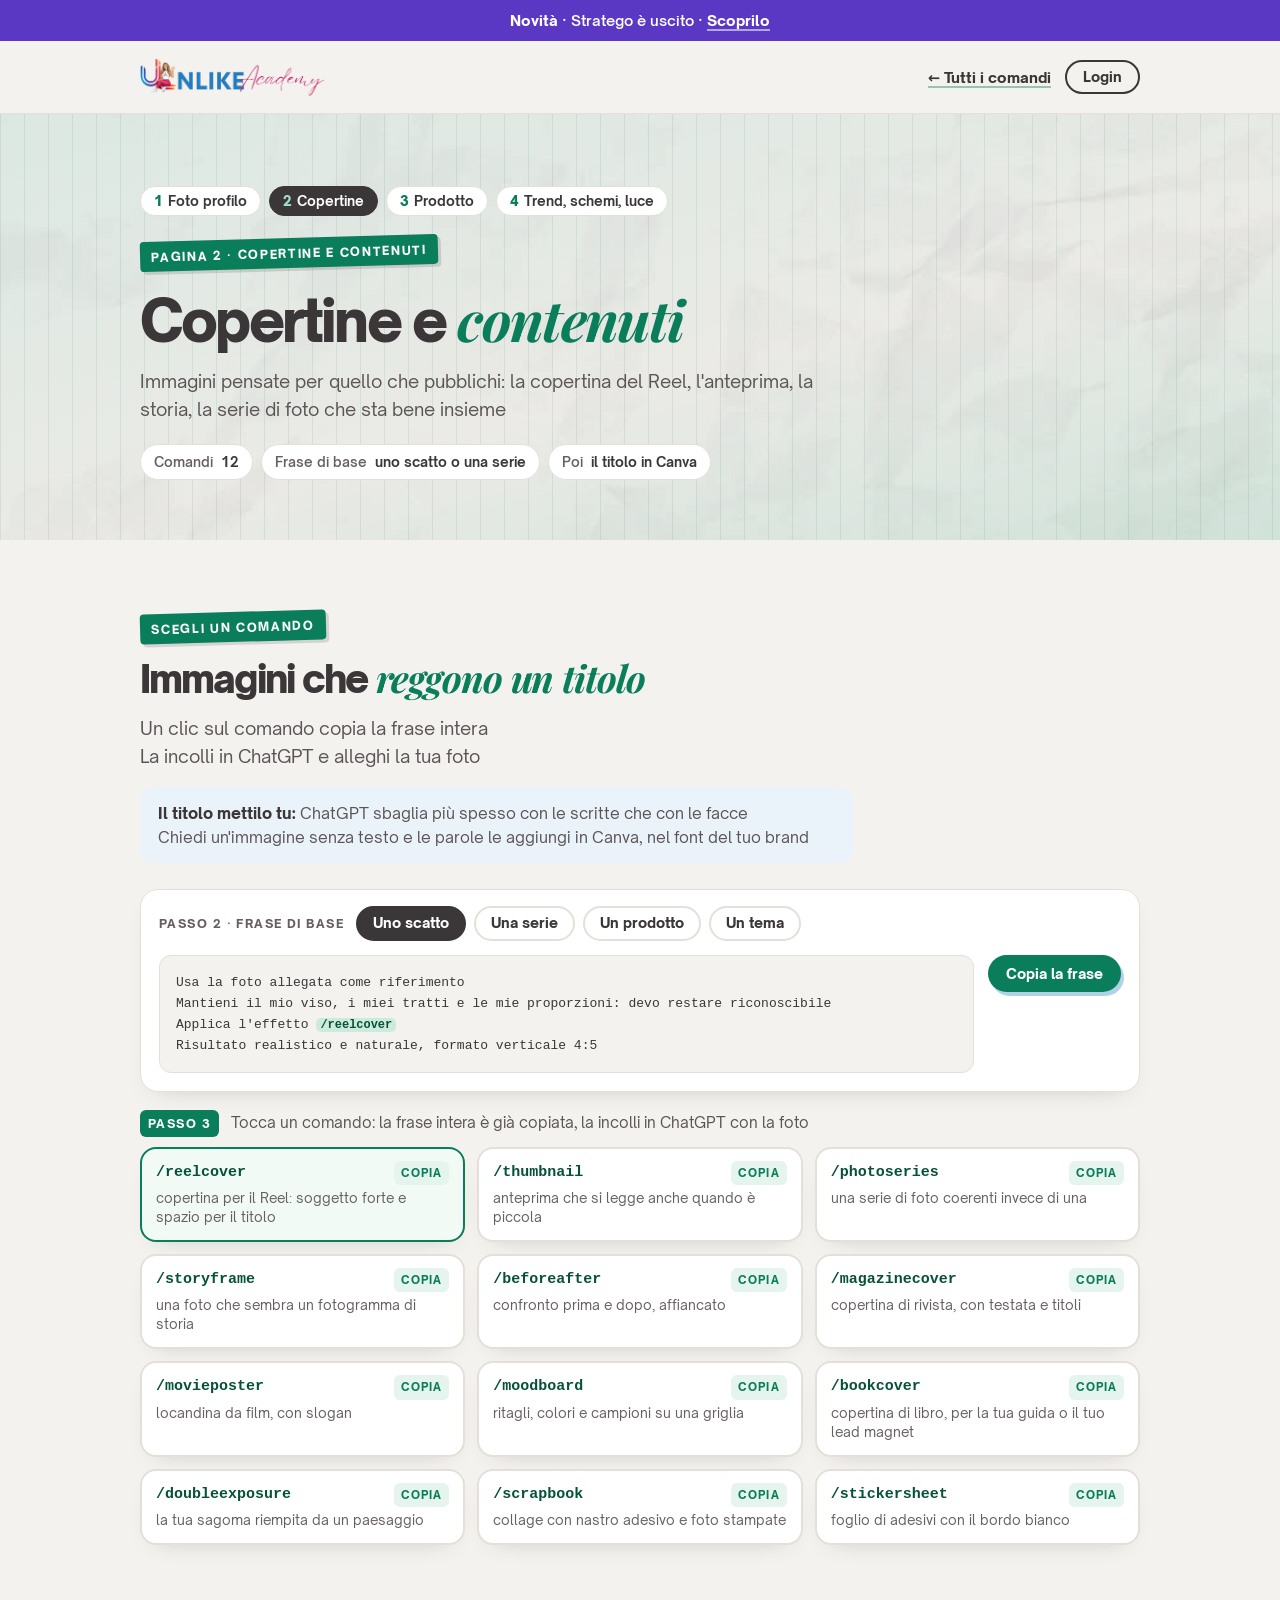
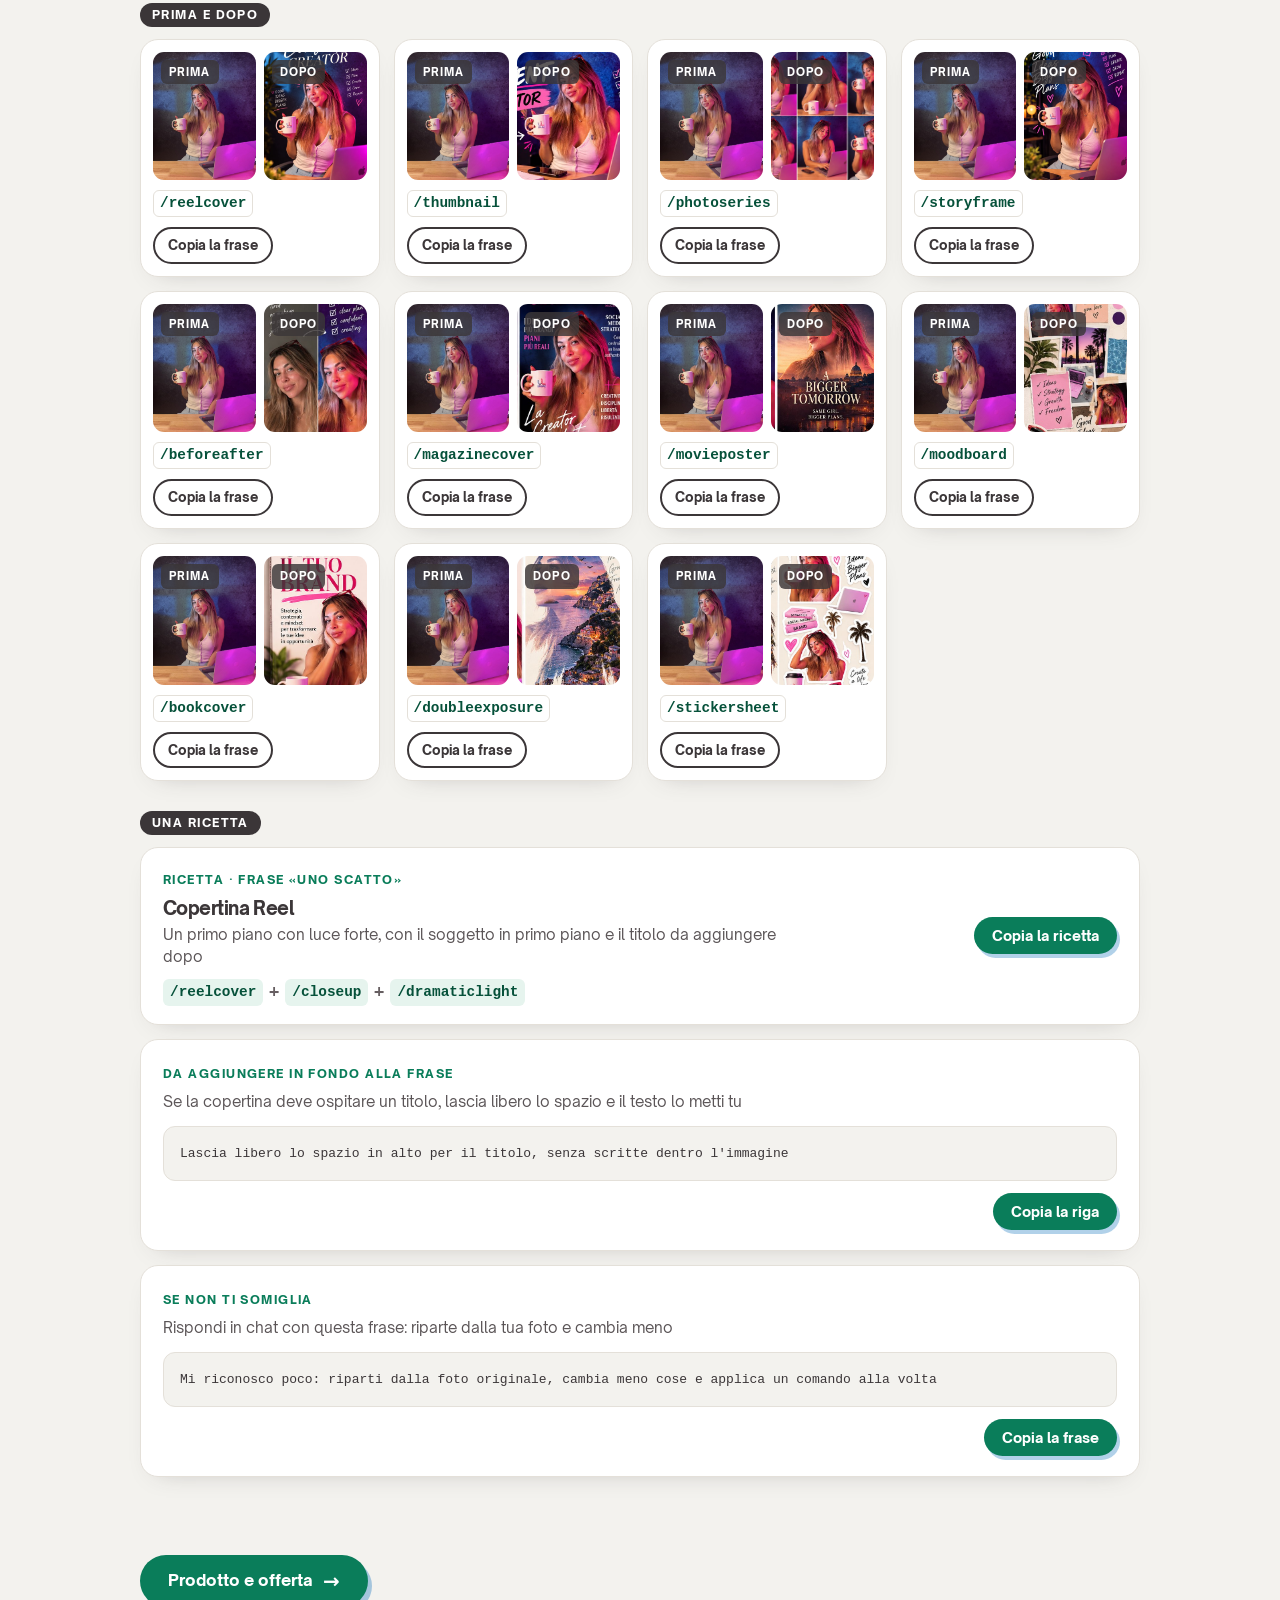
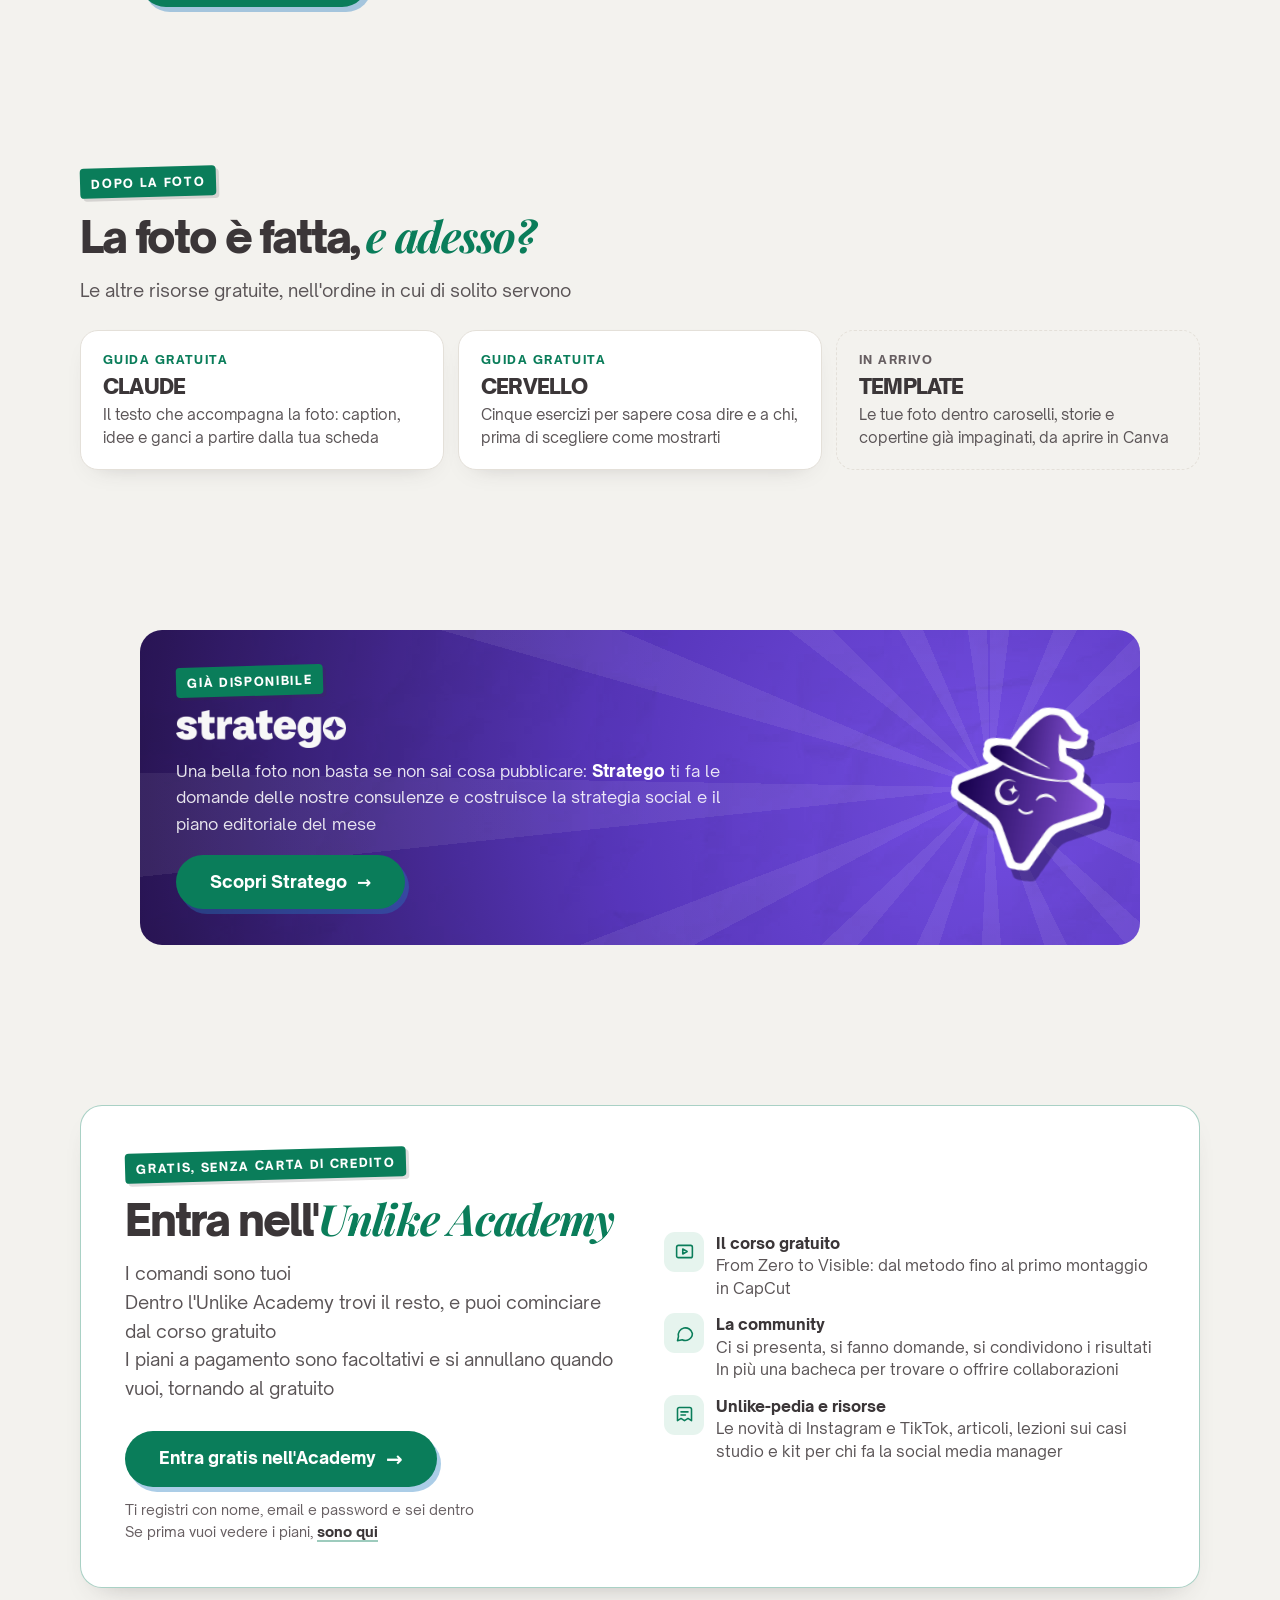
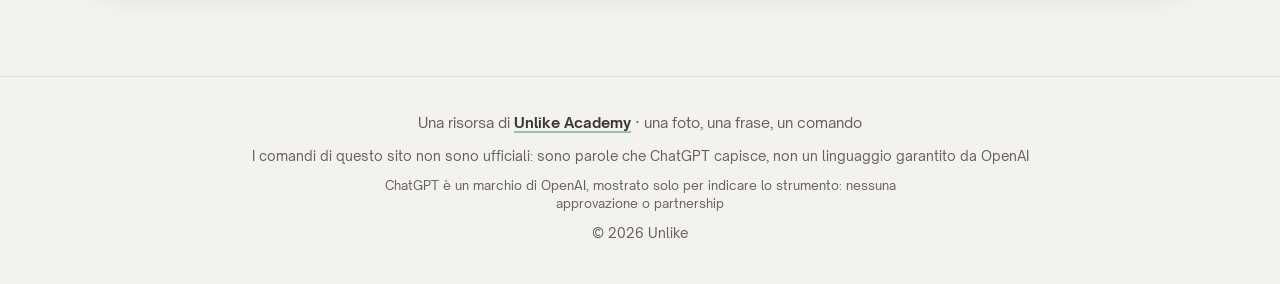
==== commit c110f4c6: "Stratego è uscito: via lista d'attesa e «in arrivo a novembre», pulsante Scopri Stratego Co-Authored" ====
--- a/copertine.html
+++ b/copertine.html
@@ -21,7 +21,7 @@
 <script>window.BASI={"uno": "Usa la foto allegata come riferimento\nMantieni il mio viso, i miei tratti e le mie proporzioni: devo restare riconoscibile\nApplica l'effetto [COMANDO]\nRisultato realistico e naturale, formato verticale 4:5", "serie": "Usa la foto allegata come riferimento\nMantieni il mio aspetto e uno stile visivo coerente\n[COMANDO] Crea 5 immagini con la stessa persona, cambiando angolazione, posa e inquadratura", "prodotto": "Usa la foto allegata come riferimento del prodotto\nNon cambiare forma, colori, etichette né scritte\nApplica l'effetto [COMANDO]", "tema": "Crea un'immagine verticale 4:5 sul tema: [IL TUO TEMA]\nApplica l'effetto [COMANDO]\nTesti brevi, in italiano, ben leggibili"}</script>
 </head>
 <body>
-<a class="strip" href="#stratego"><b>Novità</b> · Stratego esce a novembre · <u>Mettiti in lista</u></a>
+<a class="strip" href="#stratego"><b>Novità</b> · Stratego è uscito · <u>Scoprilo</u></a>
 
 <header class="wrap stretta hd">
   <a href="index.html"><img src="assets/logo/logo.webp" alt="Unlike Academy" width="768" height="158"></a>
@@ -95,10 +95,10 @@
 <section id="stratego" class="int-sec"><div class="wrap stretta">
   <div class="stbanner">
     <div>
-      <span class="eyebrow">In arrivo a novembre</span>
+      <span class="eyebrow">Già disponibile</span>
       <img class="wm" src="assets/stratego/stratego-wordmark-bianco.png" alt="Stratego" width="800" height="179">
       <p>Una bella foto non basta se non sai cosa pubblicare: <b>Stratego</b> ti fa le domande delle nostre consulenze e costruisce la strategia social e il piano editoriale del mese</p>
-      <a class="btn" href="https://stratego.social/?utm_source=gpt&amp;utm_medium=copertine&amp;utm_campaign=gpt" target="_blank" rel="noopener">Mettiti in lista d'attesa <span>&rarr;</span></a>
+      <a class="btn" href="https://stratego.social/?utm_source=gpt&amp;utm_medium=copertine&amp;utm_campaign=gpt" target="_blank" rel="noopener">Scopri Stratego <span>&rarr;</span></a>
     </div>
     <img class="mago" src="assets/stratego/mascotte.png" alt="" width="390" height="420" loading="lazy">
   </div>
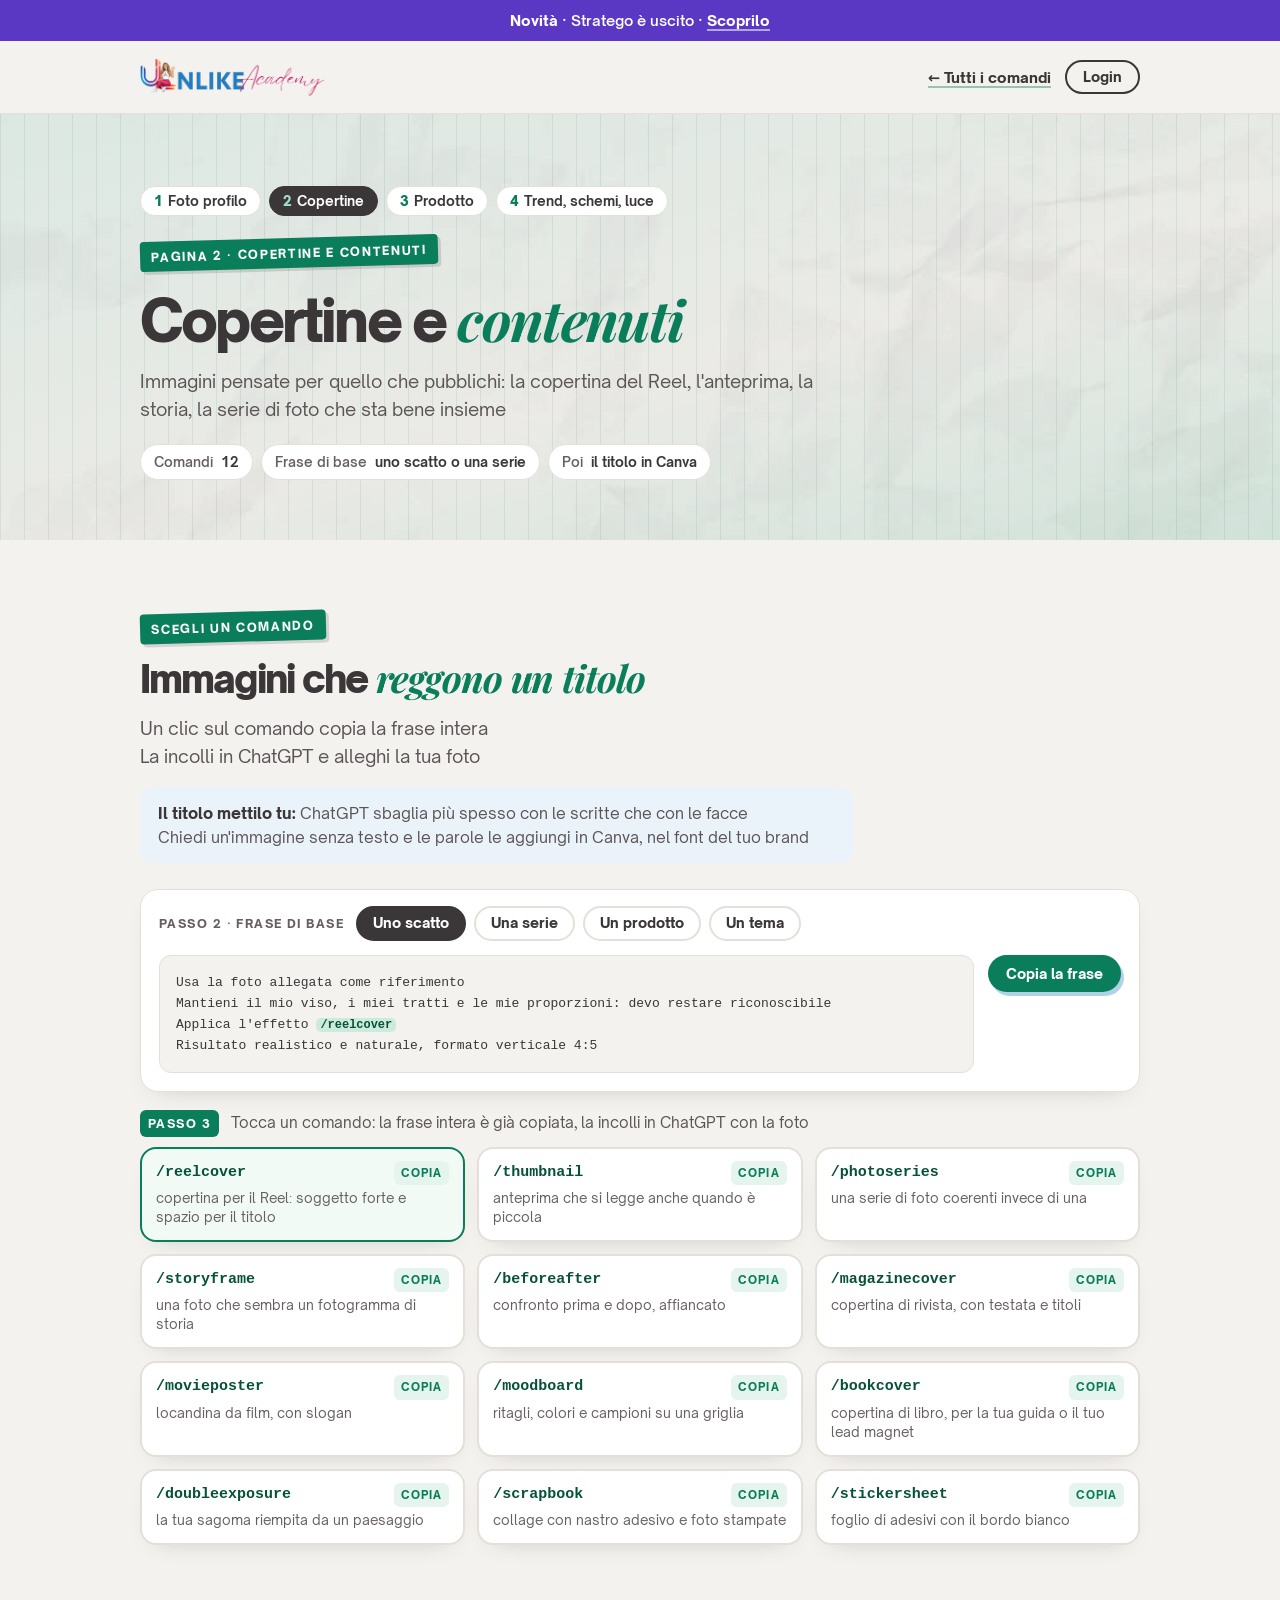
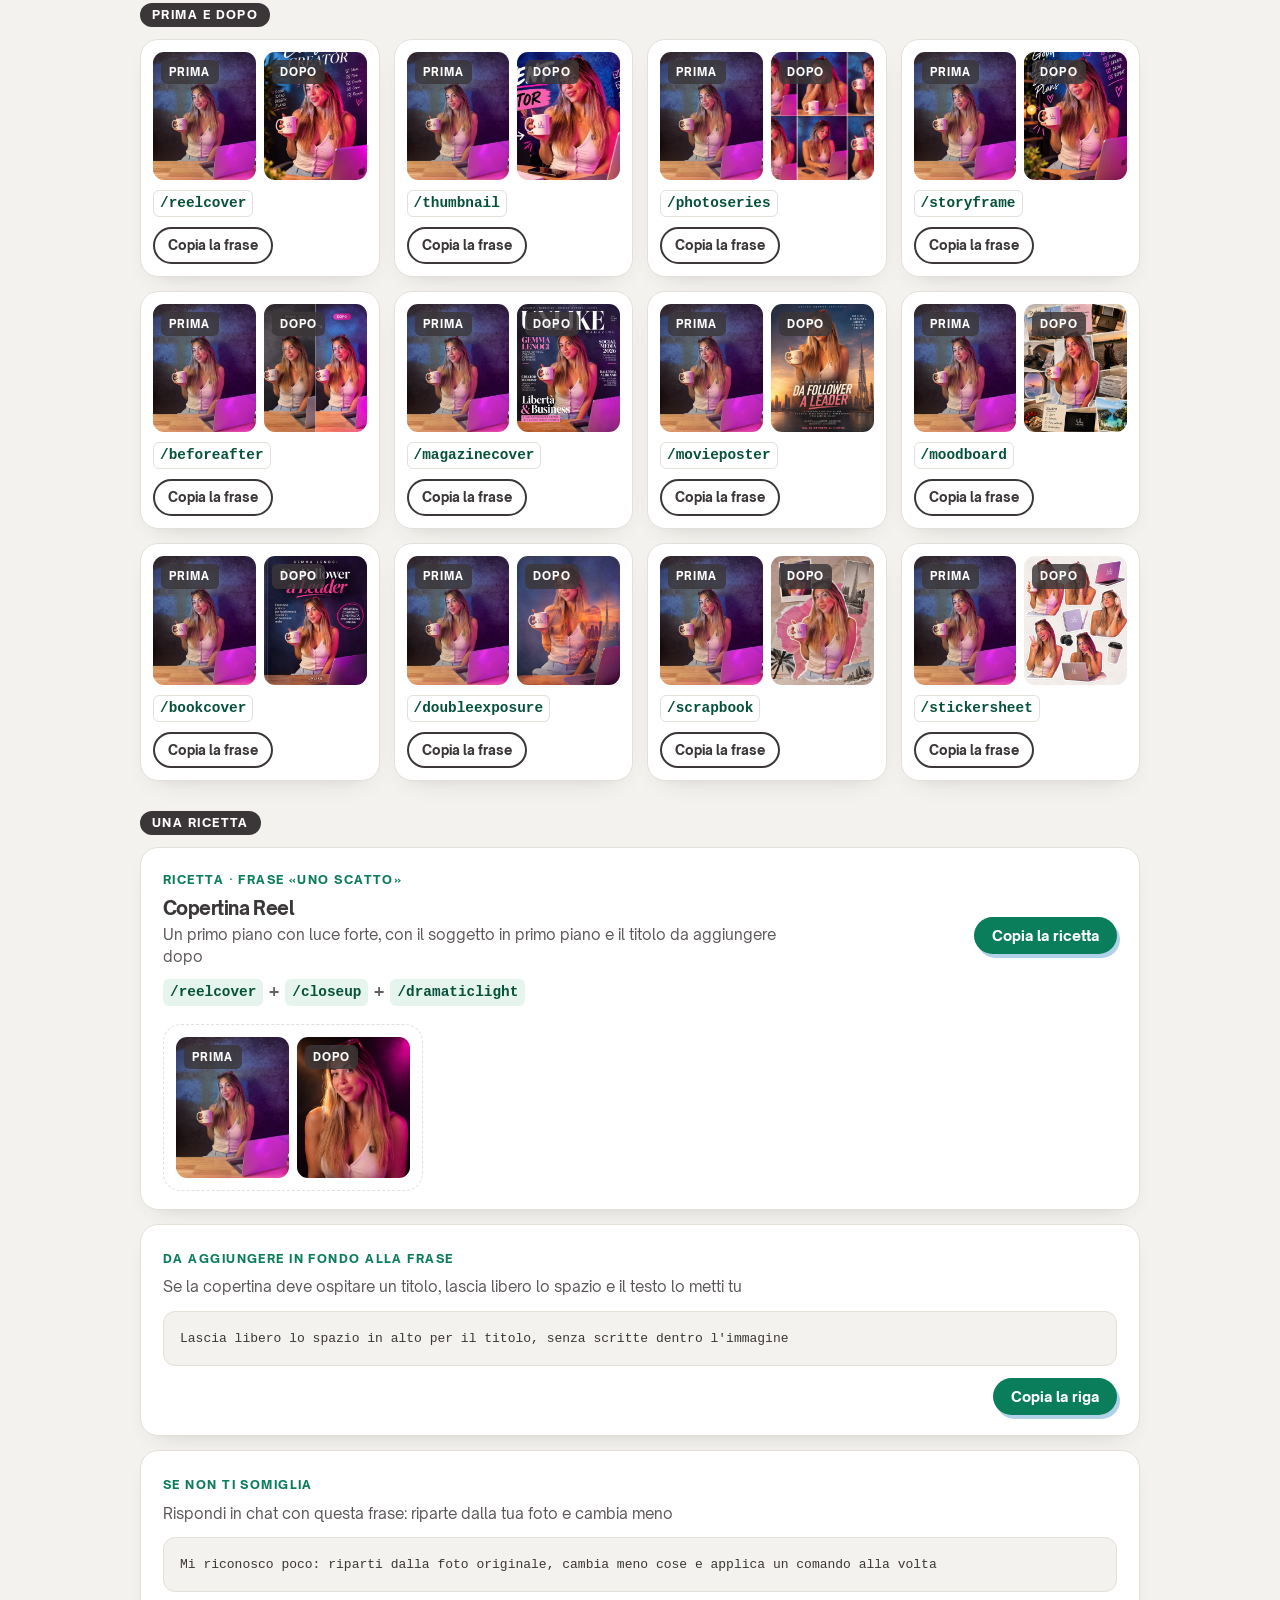
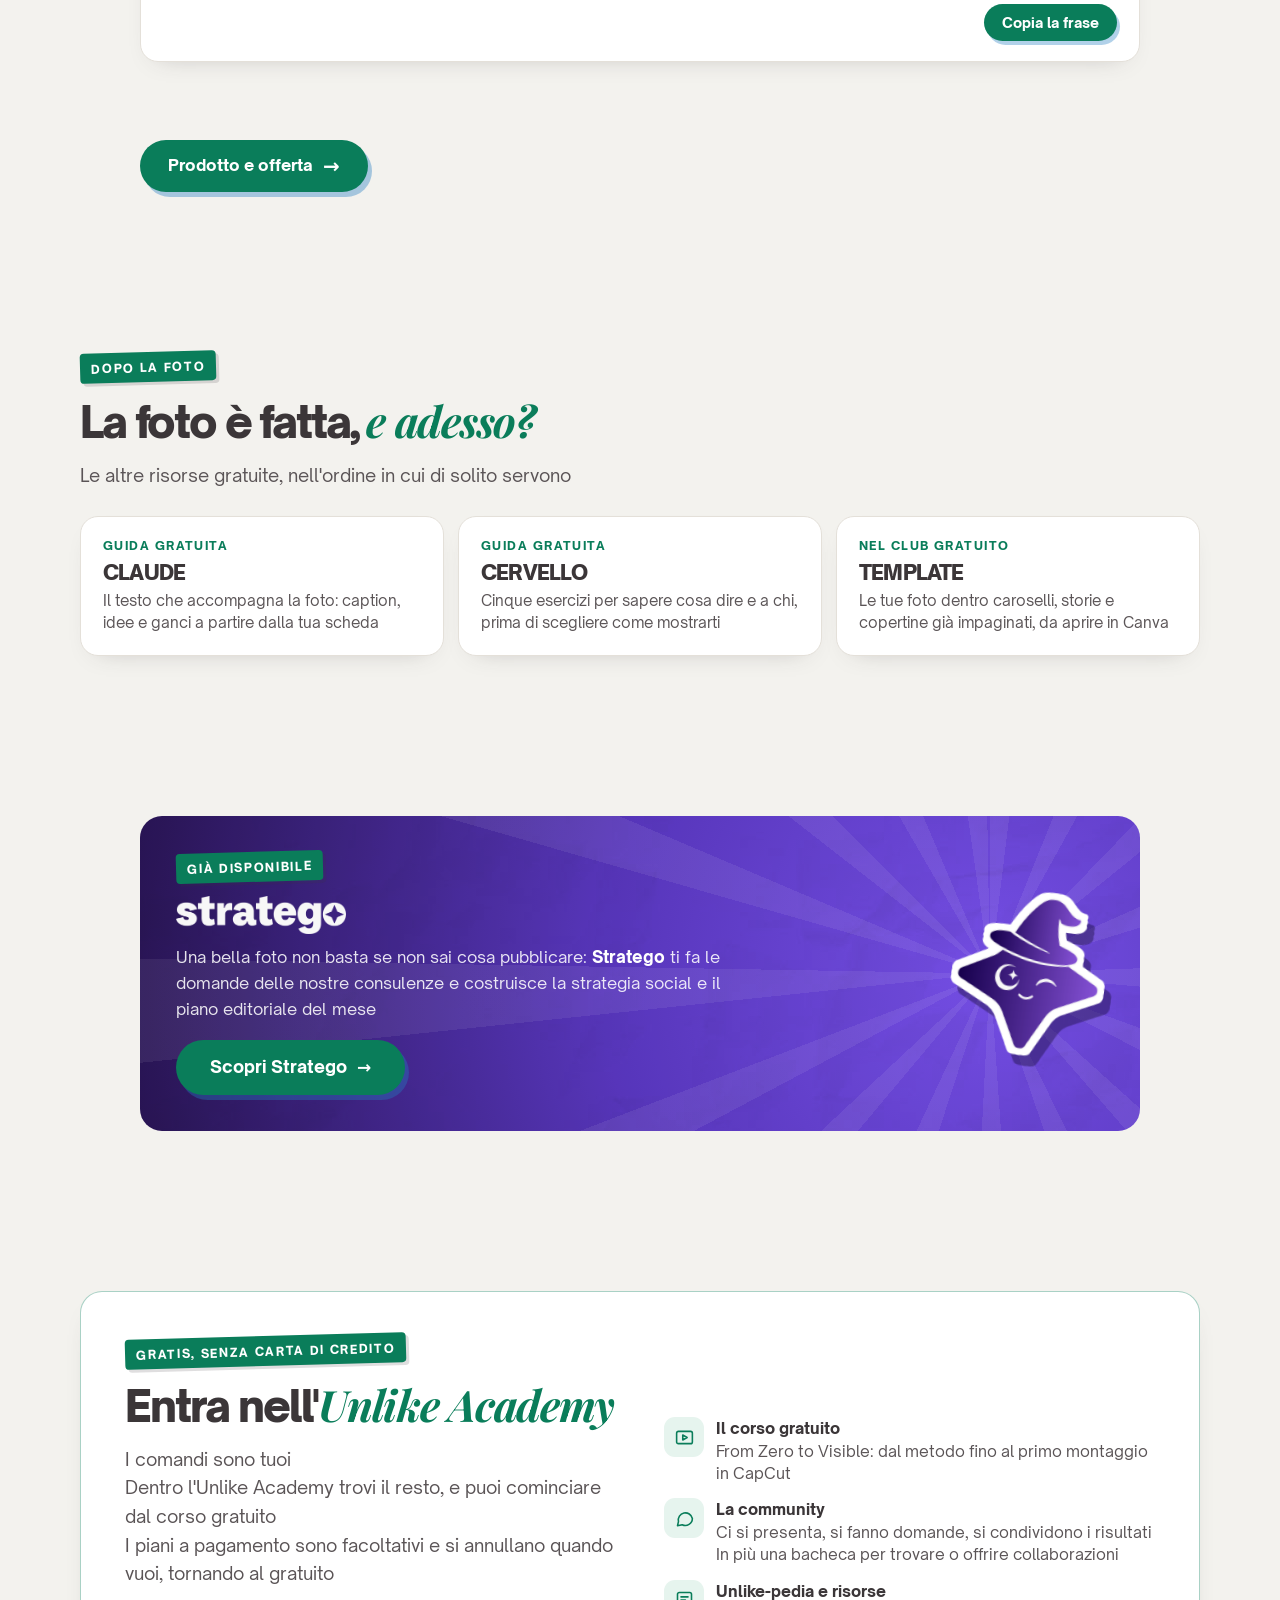
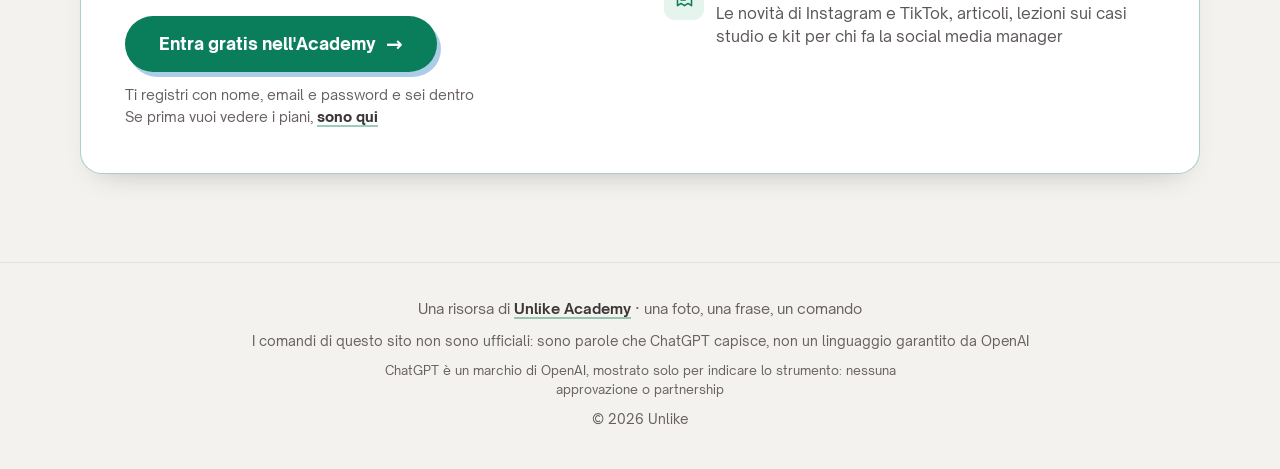
==== commit 273a5b33: "Ricette con foto, 7 copertine in alta, card Template collegata al Club Ricette: reel, carosello, pro" ====
--- a/copertine.html
+++ b/copertine.html
@@ -19,9 +19,10 @@
 <link rel="stylesheet" href="assets/stile.css?v=1">
 <link rel="stylesheet" href="assets/gpt.css?v=1">
 <script>window.BASI={"uno": "Usa la foto allegata come riferimento\nMantieni il mio viso, i miei tratti e le mie proporzioni: devo restare riconoscibile\nApplica l'effetto [COMANDO]\nRisultato realistico e naturale, formato verticale 4:5", "serie": "Usa la foto allegata come riferimento\nMantieni il mio aspetto e uno stile visivo coerente\n[COMANDO] Crea 5 immagini con la stessa persona, cambiando angolazione, posa e inquadratura", "prodotto": "Usa la foto allegata come riferimento del prodotto\nNon cambiare forma, colori, etichette né scritte\nApplica l'effetto [COMANDO]", "tema": "Crea un'immagine verticale 4:5 sul tema: [IL TUO TEMA]\nApplica l'effetto [COMANDO]\nTesti brevi, in italiano, ben leggibili"}</script>
+<script src="https://academy.unlikeacademy.it/traccia.js?v=1" defer data-risorsa="gpt"></script>
 </head>
 <body>
-<a class="strip" href="#stratego"><b>Novità</b> · Stratego è uscito · <u>Scoprilo</u></a>
+<a class="strip" data-live href="https://black.unlikeacademy.it/?utm_source=gpt&amp;utm_medium=striscia&amp;utm_campaign=bf26" target="_blank" rel="noopener"><b>Live gratuita</b> giovedì 26/11 alle 19:30 · ti mostriamo Stratego dal vivo · <u>Iscriviti</u></a><script data-striscia>(function(){if(Date.now()<Date.UTC(2026,10,26,18,30))return;var s=document.querySelector('a[data-live]');if(!s)return;s.href='#stratego';s.removeAttribute('target');s.innerHTML='<b>Novità</b> · Stratego è uscito · <u>Scoprilo</u>';})()</script>
 
 <header class="wrap stretta hd">
   <a href="index.html"><img src="assets/logo/logo.webp" alt="Unlike Academy" width="768" height="158"></a>
@@ -88,7 +89,7 @@
     <ul class="dopo">
       <li><a href="https://aigratis.unlikeacademy.it/?utm_source=gpt&amp;utm_medium=copertine-claude&amp;utm_campaign=gpt" target="_blank" rel="noopener"><small>Guida gratuita</small><b>CLAUDE</b><span>Il testo che accompagna la foto: caption, idee e ganci a partire dalla tua scheda</span></a></li>
       <li><a href="https://cervello.unlikeacademy.it/?utm_source=gpt&amp;utm_medium=copertine-cervello&amp;utm_campaign=gpt" target="_blank" rel="noopener"><small>Guida gratuita</small><b>CERVELLO</b><span>Cinque esercizi per sapere cosa dire e a chi, prima di scegliere come mostrarti</span></a></li>
-      <li class="off"><div><small>In arrivo</small><b>TEMPLATE</b><span>Le tue foto dentro caroselli, storie e copertine già impaginati, da aprire in Canva</span></div></li>
+      <li><a href="https://entra.unlikeacademy.it/template/?utm_source=gpt&amp;utm_medium=copertine-template&amp;utm_campaign=gpt" target="_blank" rel="noopener"><small>Nel Club gratuito</small><b>TEMPLATE</b><span>Le tue foto dentro caroselli, storie e copertine già impaginati, da aprire in Canva</span></a></li>
     </ul>
   </div>
 </section>
